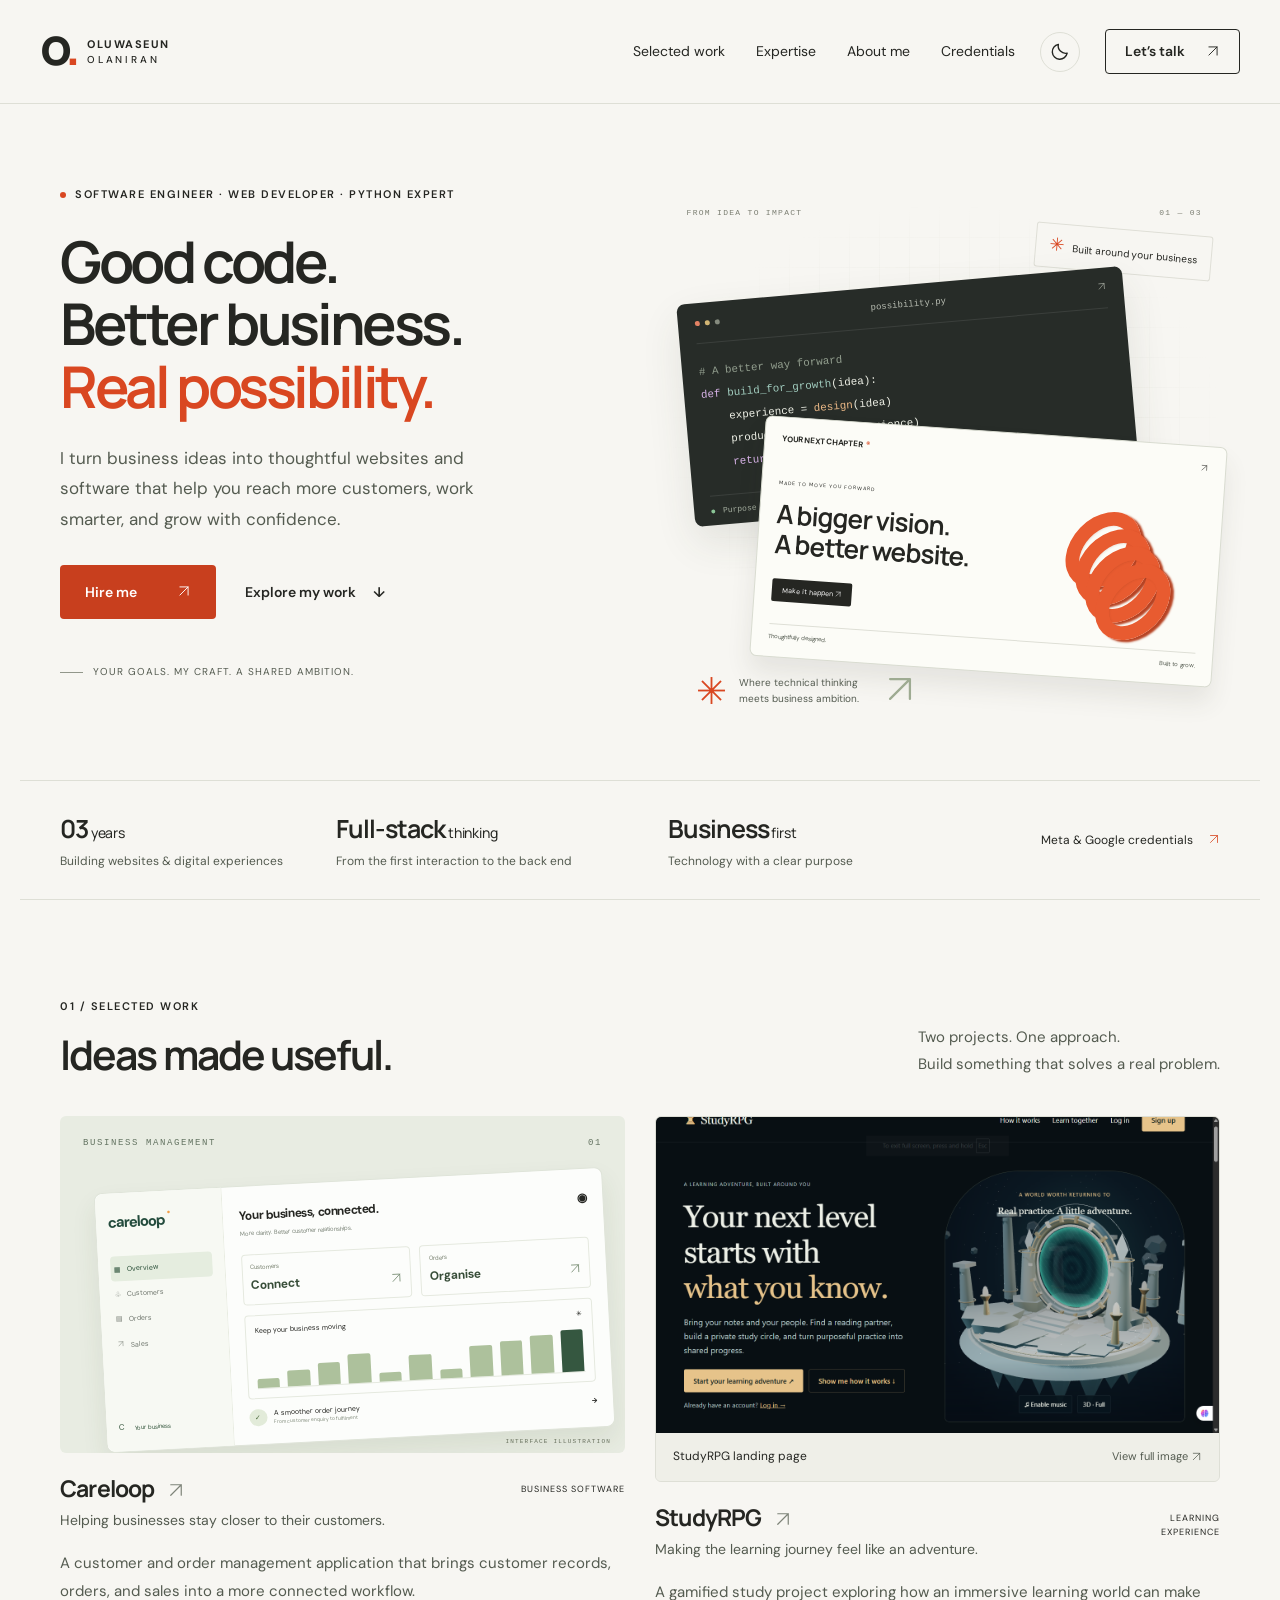
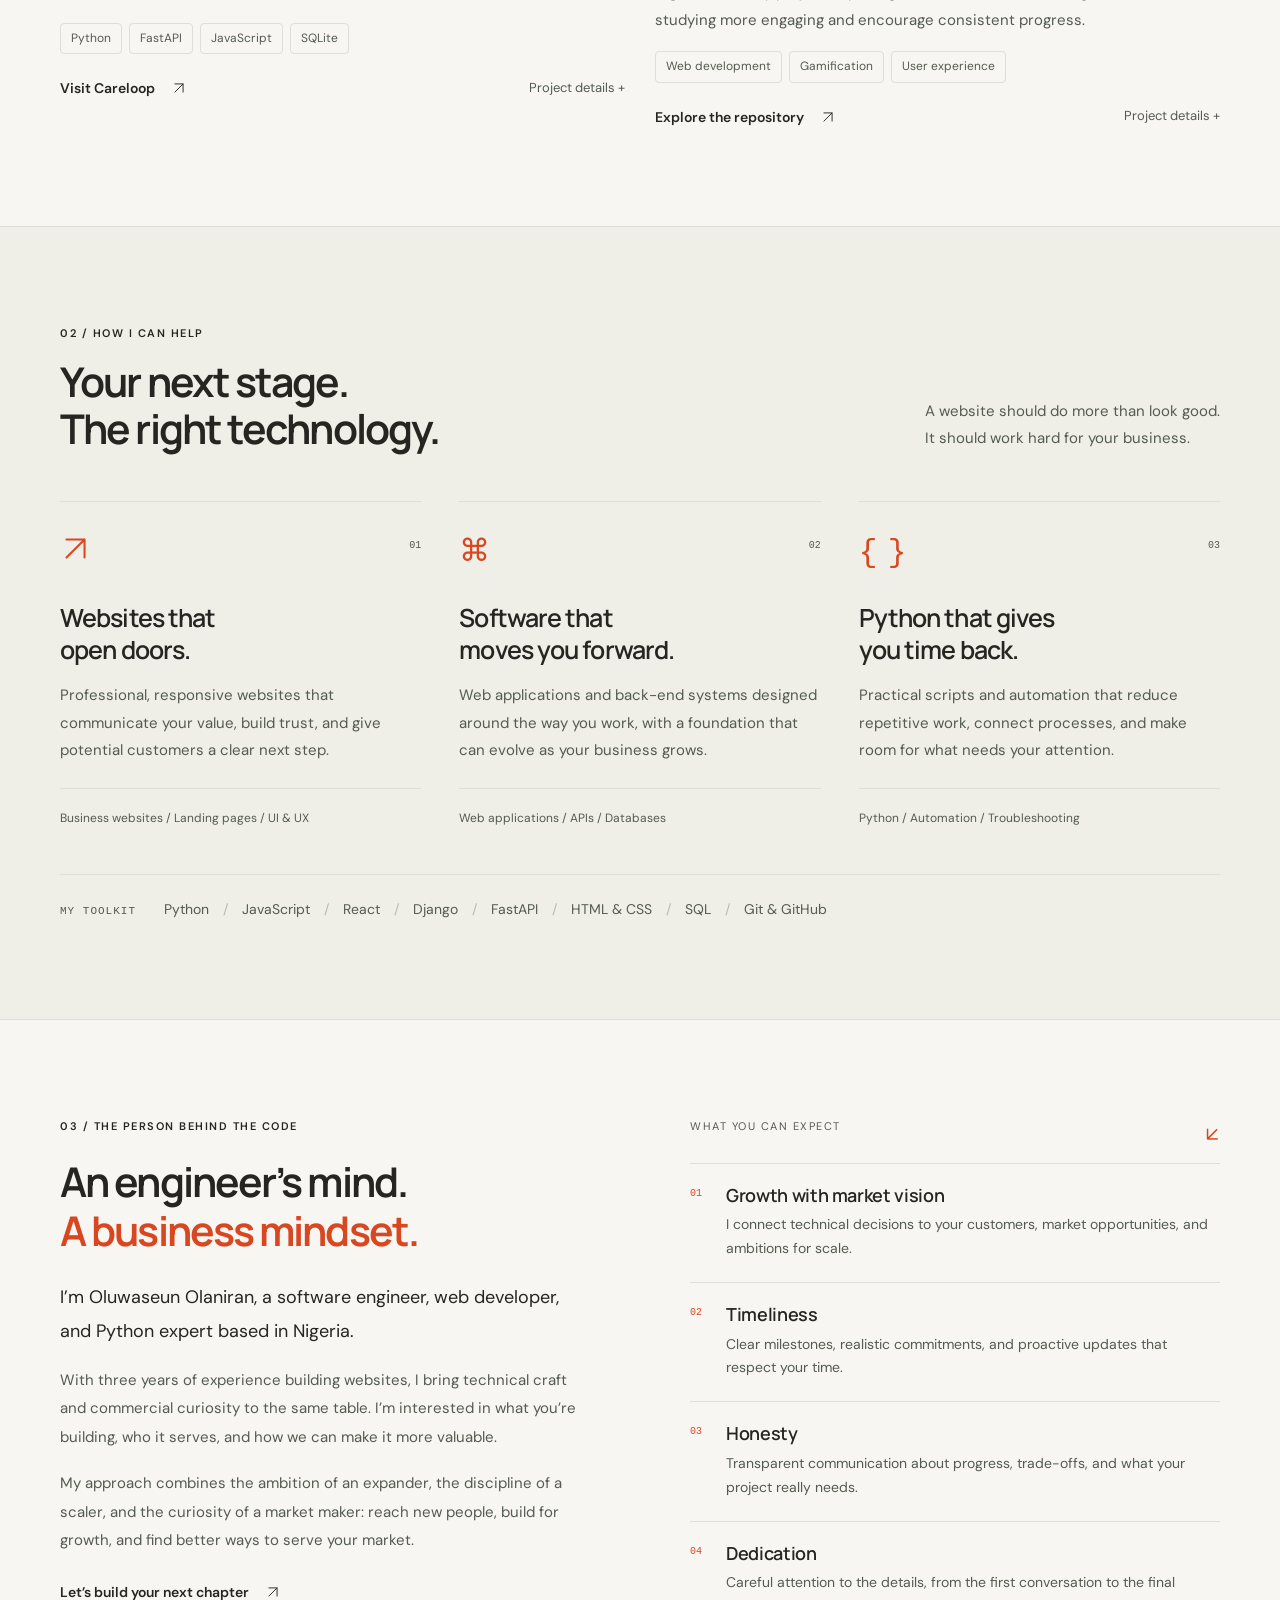
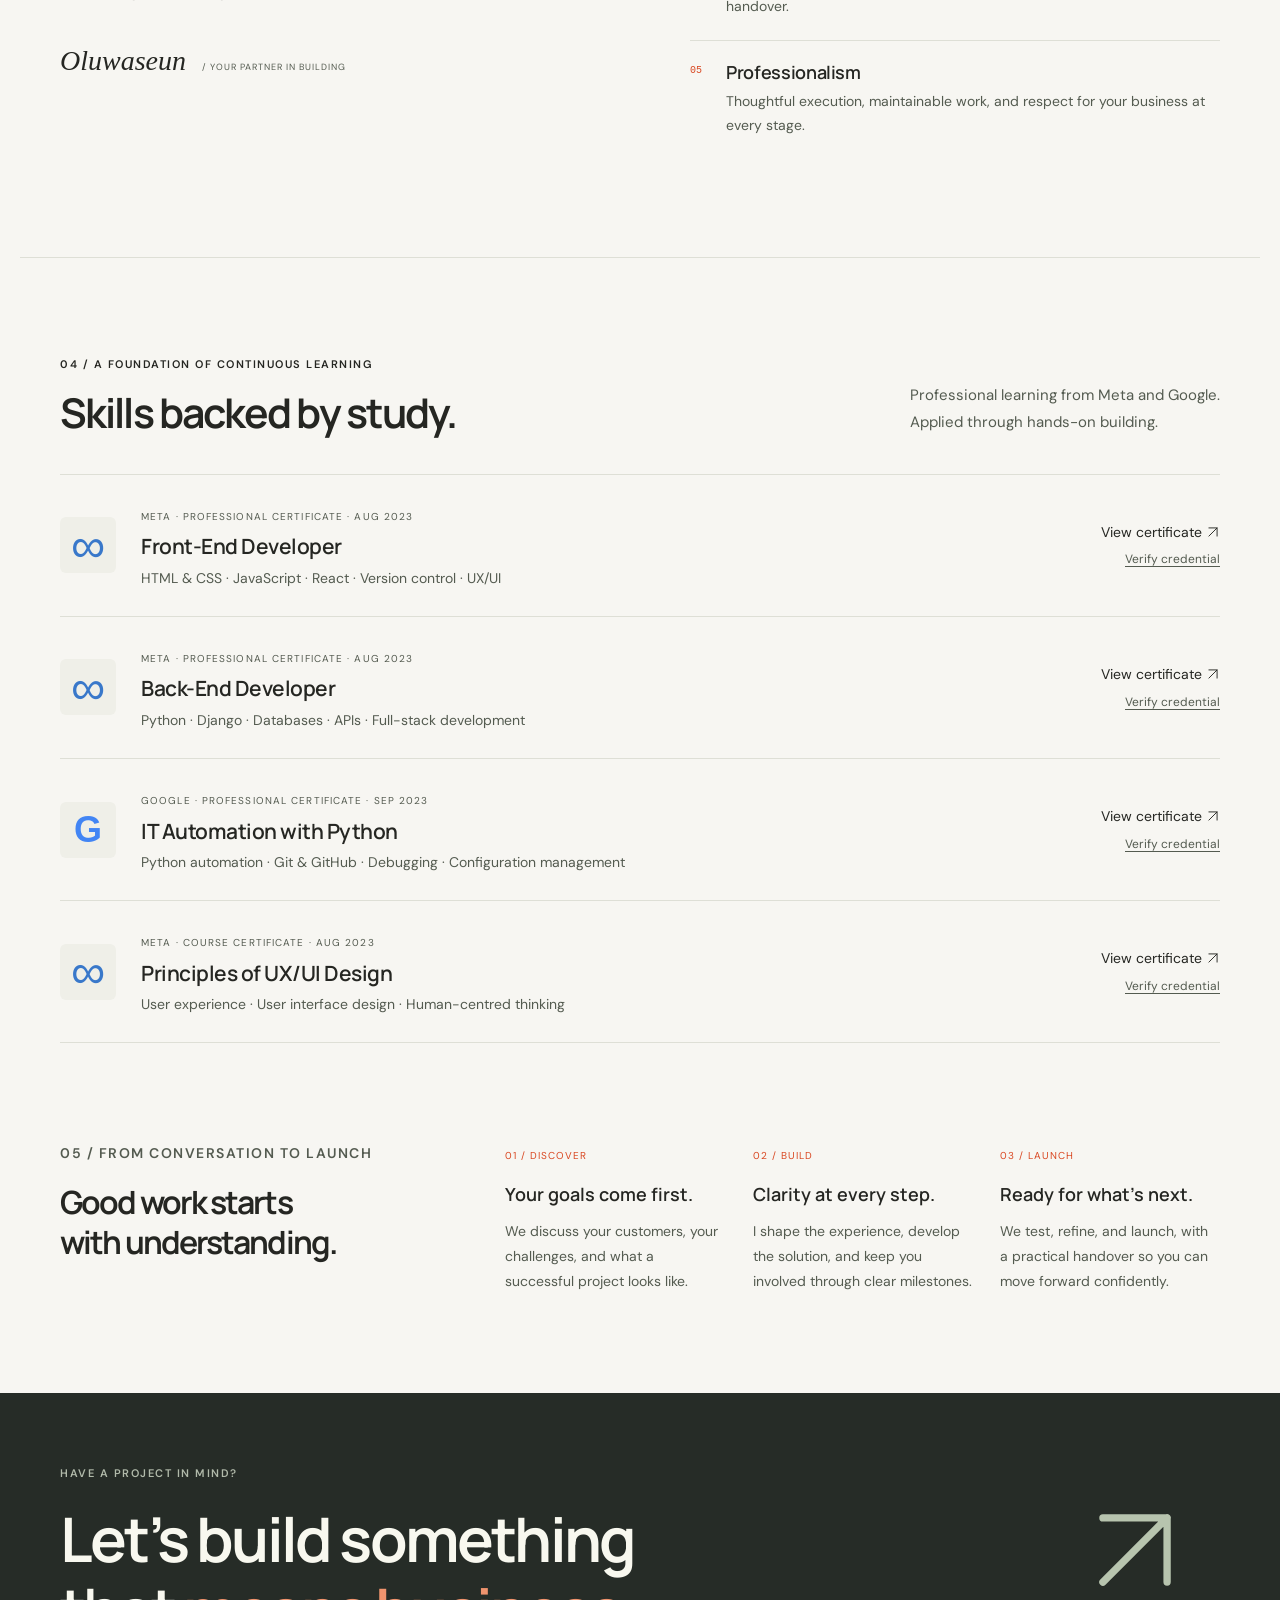
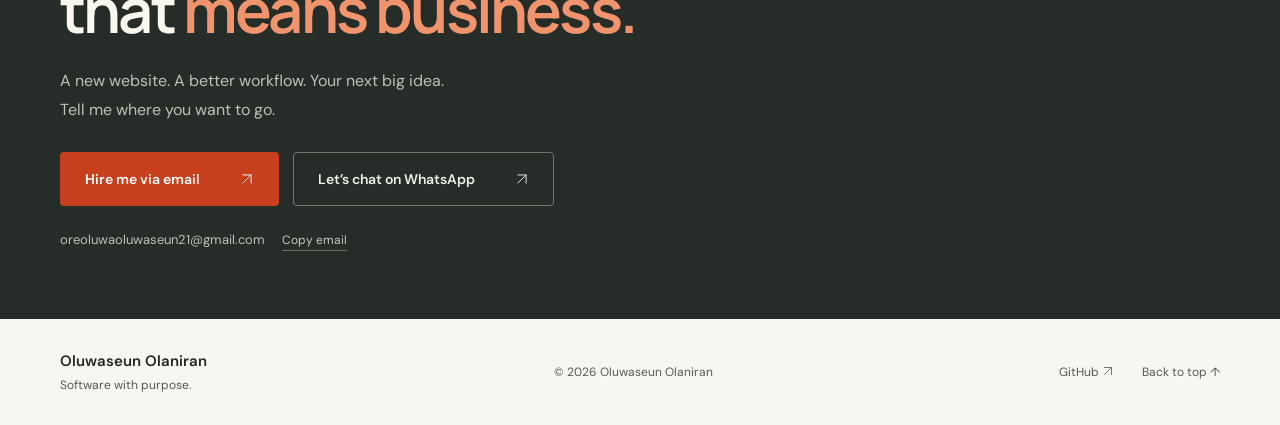
==== index.html @ f63d8ced "Add actual screenshots, theme toggle and clearer text" ====
<!doctype html>
<html lang="en">
<head>
  <meta charset="utf-8"><meta name="viewport" content="width=device-width, initial-scale=1">
  <title>Oluwaseun Olaniran — Software Engineer & Web Developer</title>
  <meta name="description" content="Oluwaseun Olaniran is a software engineer, web developer and Python expert with three years of building websites. Thoughtful digital experiences built for business growth.">
  <meta name="theme-color" content="#f7f6f2"><meta property="og:title" content="Oluwaseun Olaniran — Built for your next stage."><meta property="og:description" content="Business-focused websites, software and Python automation. Explore Careloop, StudyRPG and my work."><meta property="og:type" content="website">
  <link rel="icon" href="assets/favicon.svg" type="image/svg+xml"><script src="theme.js"></script><link rel="stylesheet" href="styles.css"><script src="script.js" defer></script>
</head>
<body>
<a class="skip" href="#main">Skip to content</a>
<header class="header"><a class="brand" href="#" aria-label="Oluwaseun home"><span class="brand-symbol">o<span>.</span></span><span>OLUWASEUN<br><small>OLANIRAN</small></span></a><nav aria-label="Main navigation" id="navigation"><a href="#work">Selected work</a><a href="#expertise">Expertise</a><a href="#about">About me</a><a href="#credentials">Credentials</a></nav><button class="theme-toggle" id="theme-toggle" type="button" aria-label="Switch to dark mode" aria-pressed="false"><svg class="theme-moon" viewBox="0 0 24 24" aria-hidden="true"><path d="M20.6 14A9 9 0 0 1 10 3.4 9 9 0 1 0 20.6 14Z"/></svg><svg class="theme-sun" viewBox="0 0 24 24" aria-hidden="true"><circle cx="12" cy="12" r="4"/><path d="M12 2v2m0 16v2M2 12h2m16 0h2M5 5l1.5 1.5m11 11L19 19M5 19l1.5-1.5m11-11L19 5"/></svg></button><a class="nav-cta" href="#contact">Let’s talk <span><svg class="arrow-icon" viewBox="0 0 24 24" aria-hidden="true"><path d="M5 19 19 5M5 5h14v14"/></svg></span></a><button class="menu-toggle" aria-label="Open navigation" aria-controls="navigation" aria-expanded="false">☰</button></header>
<main id="main">
<section class="hero wrap" aria-labelledby="hero-title"><div class="hero-copy"><div class="eyebrow"><span class="status-dot"></span> SOFTWARE ENGINEER · WEB DEVELOPER · PYTHON EXPERT</div><h1 id="hero-title">Good code.<br>Better business.<br><span>Real possibility.</span></h1><p>I turn business ideas into thoughtful websites and software that help you reach more customers, work smarter, and grow with confidence.</p><div class="hero-actions"><a class="button primary" href="mailto:oreoluwaoluwaseun21@gmail.com?subject=Let%E2%80%99s%20build%20something%20for%20my%20business">Hire me <span><svg class="arrow-icon" viewBox="0 0 24 24" aria-hidden="true"><path d="M5 19 19 5M5 5h14v14"/></svg></span></a><a class="text-link" href="#work">Explore my work <span>↓</span></a></div><div class="hero-note"><span class="small-line"></span> YOUR GOALS. MY CRAFT. A SHARED AMBITION.</div></div>
<div class="hero-visual" aria-label="Illustration of an idea becoming a digital experience"><div class="visual-grid"></div><div class="visual-caption">FROM IDEA TO IMPACT <span>01 — 03</span></div><div class="idea-tag"><span>✳︎</span> Built around your business</div><div class="code-window"><div class="window-header"><div class="dots"><i></i><i></i><i></i></div><span>possibility.py</span><span><svg class="arrow-icon" viewBox="0 0 24 24" aria-hidden="true"><path d="M5 19 19 5M5 5h14v14"/></svg></span></div><pre><span class="muted-code"># A better way forward</span>
<span class="code-purple">def</span> <span class="code-blue">build_for_growth</span>(idea):
    experience = <span class="code-orange">design</span>(idea)
    product = <span class="code-orange">develop</span>(experience)
    <span class="code-purple">return</span> product.<span class="code-blue">launch</span>()</pre><div class="code-bottom"><span><i></i> Purpose in every line</span><span>Python</span></div></div><div class="website-window"><div class="mini-nav"><b>YOUR NEXT CHAPTER<span>®</span></b><span><svg class="arrow-icon" viewBox="0 0 24 24" aria-hidden="true"><path d="M5 19 19 5M5 5h14v14"/></svg></span></div><div class="mini-content"><div><span class="mini-eyebrow">MADE TO MOVE YOU FORWARD</span><h2>A bigger vision.<br>A better website.</h2><span class="mini-button">Make it happen <svg class="arrow-icon" viewBox="0 0 24 24" aria-hidden="true"><path d="M5 19 19 5M5 5h14v14"/></svg></span></div><div class="sculpture"><div></div><div></div><div></div><div></div></div></div><div class="mini-footer"><span>Thoughtfully designed.</span><span>Built to grow.</span></div></div><div class="visual-label"><span class="spark">✳︎</span><p>Where technical thinking<br>meets business ambition.</p><span class="curved-arrow"><svg class="arrow-icon" viewBox="0 0 24 24" aria-hidden="true"><path d="M5 19 19 5M5 5h14v14"/></svg></span></div></div></section>
<div class="proof-strip wrap"><div><strong>03<span> years</span></strong><p>Building websites & digital experiences</p></div><div><strong>Full-stack<span> thinking</span></strong><p>From the first interaction to the back end</p></div><div><strong>Business<span> first</span></strong><p>Technology with a clear purpose</p></div><a href="#credentials">Meta & Google credentials <span><svg class="arrow-icon" viewBox="0 0 24 24" aria-hidden="true"><path d="M5 19 19 5M5 5h14v14"/></svg></span></a></div>
<section id="work" class="section wrap"><div class="section-top"><div><p class="eyebrow">01 / SELECTED WORK</p><h2>Ideas made useful.</h2></div><p>Two projects. One approach.<br>Build something that solves a real problem.</p></div><div class="projects">
<article class="project"><div class="project-preview careloop-preview restored-careloop"><div class="preview-top"><span>BUSINESS MANAGEMENT</span><span>01</span></div><div class="careloop-mock" aria-label="Illustrative Careloop interface"><aside><b>careloop<span>●</span></b><span class="active">▦ &nbsp; Overview</span><span>♧ &nbsp; Customers</span><span>▤ &nbsp; Orders</span><span><svg class="arrow-icon" viewBox="0 0 24 24" aria-hidden="true"><path d="M5 19 19 5M5 5h14v14"/></svg> &nbsp; Sales</span><div class="mock-avatar">C <span>Your business</span></div></aside><div class="mock-main"><div class="mock-top">Your business, connected.<span>◉</span></div><p class="mock-sub">More clarity. Better customer relationships.</p><div class="mock-stats"><div>Customers<strong>Connect<span><svg class="arrow-icon" viewBox="0 0 24 24" aria-hidden="true"><path d="M5 19 19 5M5 5h14v14"/></svg></span></strong></div><div>Orders<strong>Organise<span><svg class="arrow-icon" viewBox="0 0 24 24" aria-hidden="true"><path d="M5 19 19 5M5 5h14v14"/></svg></span></strong></div></div><div class="mock-chart"><div>Keep your business moving <span>✳</span></div><div class="bars"><i></i><i></i><i></i><i></i><i></i><i></i><i></i><i></i><i></i><i></i><i></i></div></div><div class="mock-order"><span class="order-icon">✓</span><span>A smoother order journey<small>From customer enquiry to fulfilment</small></span><b>→</b></div></div></div><span class="illustration-label">INTERFACE ILLUSTRATION</span></div><div class="project-meta"><div><h3>Careloop <span><svg class="arrow-icon" viewBox="0 0 24 24" aria-hidden="true"><path d="M5 19 19 5M5 5h14v14"/></svg></span></h3><p>Helping businesses stay closer to their customers.</p></div><span class="project-type">BUSINESS SOFTWARE</span></div><p class="project-description">A customer and order management application that brings customer records, orders, and sales into a more connected workflow.</p><div class="tags"><span>Python</span><span>FastAPI</span><span>JavaScript</span><span>SQLite</span></div><div class="project-links"><a class="text-link" href="https://www.mycareloop.com.ng" target="_blank" rel="noopener noreferrer">Visit Careloop <svg class="arrow-icon" viewBox="0 0 24 24" aria-hidden="true"><path d="M5 19 19 5M5 5h14v14"/></svg></a><button class="plain-link" data-project="careloop">Project details +</button></div></article>
<article class="project"><a class="project-preview screenshot-preview study-preview" href="assets/projects/studyrpg.png" target="_blank" rel="noopener" aria-label="View full screenshot: StudyRPG landing page"><img src="assets/projects/studyrpg.png" alt="StudyRPG landing page" width="1366" height="768" loading="lazy"><span class="screenshot-caption">StudyRPG landing page<span>View full image <svg class="arrow-icon" viewBox="0 0 24 24" aria-hidden="true"><path d="M5 19 19 5M5 5h14v14"/></svg></span></span></a><div class="project-meta"><div><h3>StudyRPG <span><svg class="arrow-icon" viewBox="0 0 24 24" aria-hidden="true"><path d="M5 19 19 5M5 5h14v14"/></svg></span></h3><p>Making the learning journey feel like an adventure.</p></div><span class="project-type">LEARNING EXPERIENCE</span></div><p class="project-description">A gamified study project exploring how an immersive learning world can make studying more engaging and encourage consistent progress.</p><div class="tags"><span>Web development</span><span>Gamification</span><span>User experience</span></div><div class="project-links"><a class="text-link" href="https://github.com/Lyzus243/Studyrpg2" target="_blank" rel="noopener noreferrer">Explore the repository <svg class="arrow-icon" viewBox="0 0 24 24" aria-hidden="true"><path d="M5 19 19 5M5 5h14v14"/></svg></a><button class="plain-link" data-project="studyrpg">Project details +</button></div></article>
</div></section>
<section id="expertise" class="expertise-section"><div class="wrap section"><div class="section-top"><div><p class="eyebrow">02 / HOW I CAN HELP</p><h2>Your next stage.<br>The right technology.</h2></div><p>A website should do more than look good.<br>It should work hard for your business.</p></div><div class="services"><article><span class="service-icon"><svg class="arrow-icon" viewBox="0 0 24 24" aria-hidden="true"><path d="M5 19 19 5M5 5h14v14"/></svg></span><span class="service-number">01</span><h3>Websites that<br>open doors.</h3><p>Professional, responsive websites that communicate your value, build trust, and give potential customers a clear next step.</p><div class="service-tags">Business websites / Landing pages / UI & UX</div></article><article><span class="service-icon">⌘</span><span class="service-number">02</span><h3>Software that<br>moves you forward.</h3><p>Web applications and back-end systems designed around the way you work, with a foundation that can evolve as your business grows.</p><div class="service-tags">Web applications / APIs / Databases</div></article><article><span class="service-icon">{ }</span><span class="service-number">03</span><h3>Python that gives<br>you time back.</h3><p>Practical scripts and automation that reduce repetitive work, connect processes, and make room for what needs your attention.</p><div class="service-tags">Python / Automation / Troubleshooting</div></article></div><div class="stack"><span>MY TOOLKIT</span><p>Python <i>/</i> JavaScript <i>/</i> React <i>/</i> Django <i>/</i> FastAPI <i>/</i> HTML & CSS <i>/</i> SQL <i>/</i> Git & GitHub</p></div></div></section>
<section id="about" class="section wrap about"><div class="about-intro"><p class="eyebrow">03 / THE PERSON BEHIND THE CODE</p><h2>An engineer’s mind.<br><span>A business mindset.</span></h2><p class="about-lead">I’m Oluwaseun Olaniran, a software engineer, web developer, and Python expert based in Nigeria.</p><p>With three years of experience building websites, I bring technical craft and commercial curiosity to the same table. I’m interested in what you’re building, who it serves, and how we can make it more valuable.</p><p>My approach combines the ambition of an expander, the discipline of a scaler, and the curiosity of a market maker: reach new people, build for growth, and find better ways to serve your market.</p><a class="text-link" href="#contact">Let’s build your next chapter <svg class="arrow-icon" viewBox="0 0 24 24" aria-hidden="true"><path d="M5 19 19 5M5 5h14v14"/></svg></a><div class="signature">Oluwaseun<span> / YOUR PARTNER IN BUILDING</span></div></div><div class="values"><div class="values-title">WHAT YOU CAN EXPECT <span>↙</span></div><article><span>01</span><div><h3>Growth with market vision</h3><p>I connect technical decisions to your customers, market opportunities, and ambitions for scale.</p></div></article><article><span>02</span><div><h3>Timeliness</h3><p>Clear milestones, realistic commitments, and proactive updates that respect your time.</p></div></article><article><span>03</span><div><h3>Honesty</h3><p>Transparent communication about progress, trade-offs, and what your project really needs.</p></div></article><article><span>04</span><div><h3>Dedication</h3><p>Careful attention to the details, from the first conversation to the final handover.</p></div></article><article><span>05</span><div><h3>Professionalism</h3><p>Thoughtful execution, maintainable work, and respect for your business at every stage.</p></div></article></div></section>
<section id="credentials" class="section credentials wrap"><div class="section-top"><div><p class="eyebrow">04 / A FOUNDATION OF CONTINUOUS LEARNING</p><h2>Skills backed by study.</h2></div><p>Professional learning from Meta and Google.<br>Applied through hands-on building.</p></div><div class="credential-list">
<article><div class="issuer meta">∞</div><div class="credential-info"><span>META · PROFESSIONAL CERTIFICATE · AUG 2023</span><h3>Front-End Developer</h3><p>HTML & CSS · JavaScript · React · Version control · UX/UI</p></div><div class="credential-actions"><a href="assets/certificates/meta-front-end.pdf" target="_blank" rel="noopener">View certificate <svg class="arrow-icon" viewBox="0 0 24 24" aria-hidden="true"><path d="M5 19 19 5M5 5h14v14"/></svg></a><a href="https://coursera.org/verify/professional-cert/6UT4HTEF4RXG" target="_blank" rel="noopener">Verify credential</a></div></article>
<article><div class="issuer meta">∞</div><div class="credential-info"><span>META · PROFESSIONAL CERTIFICATE · AUG 2023</span><h3>Back-End Developer</h3><p>Python · Django · Databases · APIs · Full-stack development</p></div><div class="credential-actions"><a href="assets/certificates/meta-back-end.pdf" target="_blank" rel="noopener">View certificate <svg class="arrow-icon" viewBox="0 0 24 24" aria-hidden="true"><path d="M5 19 19 5M5 5h14v14"/></svg></a><a href="https://coursera.org/verify/professional-cert/XMKRB5Y4R995" target="_blank" rel="noopener">Verify credential</a></div></article>
<article><div class="issuer google">G</div><div class="credential-info"><span>GOOGLE · PROFESSIONAL CERTIFICATE · SEP 2023</span><h3>IT Automation with Python</h3><p>Python automation · Git & GitHub · Debugging · Configuration management</p></div><div class="credential-actions"><a href="assets/certificates/google-python.pdf" target="_blank" rel="noopener">View certificate <svg class="arrow-icon" viewBox="0 0 24 24" aria-hidden="true"><path d="M5 19 19 5M5 5h14v14"/></svg></a><a href="https://coursera.org/verify/professional-cert/RK2ARUVJA6CV" target="_blank" rel="noopener">Verify credential</a></div></article>
<article><div class="issuer meta">∞</div><div class="credential-info"><span>META · COURSE CERTIFICATE · AUG 2023</span><h3>Principles of UX/UI Design</h3><p>User experience · User interface design · Human-centred thinking</p></div><div class="credential-actions"><a href="assets/certificates/meta-ux-ui.pdf" target="_blank" rel="noopener">View certificate <svg class="arrow-icon" viewBox="0 0 24 24" aria-hidden="true"><path d="M5 19 19 5M5 5h14v14"/></svg></a><a href="https://coursera.org/verify/ZCCSWJSNU2BD" target="_blank" rel="noopener">Verify credential</a></div></article>
</div></section>
<section class="process wrap section"><div><p class="eyebrow">05 / FROM CONVERSATION TO LAUNCH</p><h2>Good work starts<br>with understanding.</h2></div><ol><li><span>01 / DISCOVER</span><h3>Your goals come first.</h3><p>We discuss your customers, your challenges, and what a successful project looks like.</p></li><li><span>02 / BUILD</span><h3>Clarity at every step.</h3><p>I shape the experience, develop the solution, and keep you involved through clear milestones.</p></li><li><span>03 / LAUNCH</span><h3>Ready for what’s next.</h3><p>We test, refine, and launch, with a practical handover so you can move forward confidently.</p></li></ol></section>
<section id="contact" class="contact"><div class="wrap contact-inner"><div><p class="eyebrow">HAVE A PROJECT IN MIND?</p><h2>Let’s build something<br>that <em>means business.</em><span><svg class="arrow-icon" viewBox="0 0 24 24" aria-hidden="true"><path d="M5 19 19 5M5 5h14v14"/></svg></span></h2><p>A new website. A better workflow. Your next big idea.<br>Tell me where you want to go.</p><div class="contact-actions"><a class="button primary" href="mailto:oreoluwaoluwaseun21@gmail.com?subject=Project%20enquiry%20%E2%80%94%20Let%E2%80%99s%20work%20together&body=Hi%20Oluwaseun%2C%0A%0AI%27d%20like%20to%20discuss%20a%20project.%0A%0ABusiness%20name%3A%0AWhat%20I%20need%3A%0AIdeal%20timeline%3A%0A%0AThank%20you!">Hire me via email <span><svg class="arrow-icon" viewBox="0 0 24 24" aria-hidden="true"><path d="M5 19 19 5M5 5h14v14"/></svg></span></a><a class="button whatsapp" href="https://wa.me/2348165818094?text=Hi%20Oluwaseun%2C%20I%20saw%20your%20portfolio%20and%20would%20like%20to%20discuss%20a%20project%20for%20my%20business." target="_blank" rel="noopener noreferrer">Let’s chat on WhatsApp <span><svg class="arrow-icon" viewBox="0 0 24 24" aria-hidden="true"><path d="M5 19 19 5M5 5h14v14"/></svg></span></a></div><div class="email-row"><a href="mailto:oreoluwaoluwaseun21@gmail.com">oreoluwaoluwaseun21@gmail.com</a><button id="copy-email" aria-label="Copy email address">Copy email</button><span id="copy-status" role="status"></span></div></div></div></section>
</main><footer class="footer wrap"><a class="footer-brand" href="#">Oluwaseun Olaniran<span>Software with purpose.</span></a><span>© <span id="year">2026</span> Oluwaseun Olaniran</span><div><a href="https://github.com/Lyzus243" target="_blank" rel="noopener noreferrer">GitHub <svg class="arrow-icon" viewBox="0 0 24 24" aria-hidden="true"><path d="M5 19 19 5M5 5h14v14"/></svg></a><a href="#">Back to top ↑</a></div></footer>
<dialog id="project-dialog" aria-labelledby="dialog-title"><button class="dialog-close" aria-label="Close project details">×</button><p class="eyebrow" id="dialog-eyebrow"></p><h2 id="dialog-title"></h2><div id="dialog-body"></div><a class="button primary" id="dialog-link" target="_blank" rel="noopener noreferrer"></a></dialog>
</body></html>
---- styles.css ----
@import url('https://fonts.googleapis.com/css2?family=DM+Sans:wght@400;450;500;550;600;650;700&family=Manrope:wght@400;500;600;650;700;750;800&display=swap');
:root{--bg:#f7f6f2;--ink:#252622;--muted:#6b6d64;--line:#dedfd6;--accent:#d94721;--display:'Manrope',Arial,sans-serif;--body:'DM Sans',Arial,sans-serif}*{box-sizing:border-box}html{scroll-behavior:smooth;scroll-padding-top:95px}body{margin:0;background:var(--bg);color:var(--ink);font-family:var(--body);font-size:15px;line-height:1.6}a{color:inherit;text-decoration:none}button{font:inherit;cursor:pointer}a,button{-webkit-tap-highlight-color:transparent}a:focus-visible,button:focus-visible{outline:3px solid var(--accent);outline-offset:5px}button{color:inherit}::selection{background:#ffc7ae}h1,h2,h3,h4,p{margin:0}h1,h2,h3,h4{font-family:var(--display);line-height:1.15}h2{font-size:clamp(32px,3.2vw,46px);font-weight:650;letter-spacing:-1.9px}.wrap{max-width:1240px;margin:auto;padding-left:40px;padding-right:40px}.header{height:104px;max-width:1320px;margin:auto;padding:0 40px;display:flex;align-items:center;gap:40px;border-bottom:1px solid var(--line)}.brand{display:flex;align-items:center;gap:12px;line-height:1.3;font-weight:700;font-size:11px;letter-spacing:1.5px}.brand small{font-size:10px;font-weight:500;letter-spacing:2.8px}.brand-symbol{font-family:var(--display);font-size:52px;letter-spacing:-6px;line-height:1;margin-top:-11px}.brand-symbol span{color:var(--accent)}nav{display:flex;gap:31px;margin-left:auto;font-size:13px}nav a:hover,.text-link:hover,.plain-link:hover{color:var(--accent)}.nav-cta{font-size:13px;font-weight:600;border:1px solid var(--ink);padding:10px 19px;border-radius:4px}.nav-cta span{margin-left:18px}.menu-toggle{display:none}.hero{display:grid;grid-template-columns:1.06fr 1fr;gap:24px;padding-top:82px;padding-bottom:75px;align-items:center}.eyebrow{font-size:10px;font-weight:600;letter-spacing:1.8px;display:flex;align-items:center;gap:9px}.status-dot{width:6px;height:6px;border-radius:50%;background:var(--accent);flex-shrink:0}h1{font-size:clamp(47px,4.5vw,64px);font-weight:650;line-height:1.09;letter-spacing:-3.4px;margin:26px 0 25px}h1>span{color:var(--accent)}.hero-copy>p{font-size:16px;max-width:460px;color:var(--muted);line-height:1.8}.hero-actions{display:flex;gap:29px;align-items:center;margin-top:30px}.button{display:inline-flex;align-items:center;justify-content:center;gap:40px;font-size:13px;font-weight:600;padding:15px 24px;border:1px solid transparent;border-radius:4px;transition:background .2s,transform .2s}.button:hover{transform:translateY(-2px)}.primary{background:var(--accent);color:white}.primary:hover{background:#ba3919}.text-link{font-size:13px;font-weight:600;display:inline-flex;gap:17px;align-items:center}.hero-note{margin-top:45px;display:flex;align-items:center;gap:10px;font-size:8px;letter-spacing:1.5px;color:var(--muted)}.small-line{width:23px;height:1px;background:#92978b}.hero-visual{height:452px;position:relative;isolation:isolate}.visual-grid{position:absolute;inset:0;background-image:linear-gradient(#d9dace55 1px,transparent 1px),linear-gradient(90deg,#d9dace55 1px,transparent 1px);background-size:30px 30px;mask-image:radial-gradient(ellipse,black 20%,transparent 72%);z-index:-1}.visual-caption{font-family:monospace;font-size:8px;letter-spacing:1.3px;display:flex;justify-content:space-between;color:#7b7e72;padding:0 18px}.idea-tag{position:absolute;right:8px;top:39px;border:1px solid #dfdfd7;background:var(--bg);padding:7px 13px;font-size:10px;transform:rotate(5deg);border-radius:3px}.idea-tag>span{color:var(--accent);font-size:18px;margin-right:5px}.code-window{position:absolute;top:78px;left:3%;width:81%;background:#272c28;transform:rotate(-5deg);border-radius:8px;box-shadow:0 17px 40px #343e321b;color:#eef0e6;padding:0 17px}.window-header{display:flex;align-items:center;justify-content:space-between;font-family:monospace;font-size:9px;border-bottom:1px solid #ffffff17;padding:13px 0;color:#b7bcb1}.dots{display:flex;gap:5px}.dots i{width:5px;height:5px;border-radius:50%;background:#858b7e}.dots i:first-child{background:#e38264}.dots i:nth-child(2){background:#d3b674}pre{font-size:clamp(8px,.85vw,12px);line-height:2.1;margin:17px 0 20px}.muted-code{color:#929e8e}.code-purple{color:#d9b4e9}.code-blue{color:#a1ccbe}.code-orange{color:#ecb987}.code-bottom{display:flex;justify-content:space-between;font:8px monospace;padding:10px 0;border-top:1px solid #ffffff17;color:#a3ad9e}.code-bottom i{display:inline-block;width:4px;height:4px;background:#8ac596;border-radius:50%;margin-right:3px}.website-window{position:absolute;top:224px;right:0;width:84%;border:1px solid #d9dcd1;background:#fcfcf7;transform:rotate(4deg);border-radius:7px;box-shadow:0 16px 24px #3c453018;padding:15px 17px}.mini-nav{display:flex;justify-content:space-between;font-size:8px}.mini-nav b{letter-spacing:-.2px}.mini-nav b span{color:var(--accent);margin-left:3px}.mini-content{display:flex;align-items:center;position:relative;padding:21px 0 23px}.mini-eyebrow{font-size:5px;letter-spacing:1px}.mini-content h2{font-size:26px;letter-spacing:-1px;margin:8px 0 15px}.mini-button{background:var(--ink);color:#fff;font-size:7px;padding:7px 10px;border-radius:2px}.mini-footer{display:flex;justify-content:space-between;font-size:6px;border-top:1px solid var(--line);padding-top:8px;color:var(--muted)}.sculpture{width:32%;height:116px;position:absolute;right:0;bottom:20px;transform:rotate(-16deg)}.sculpture div{position:absolute;width:86px;height:64px;border:14px solid #e85b30;border-radius:50%;transform:rotate(-34deg);box-shadow:inset 0 1px 2px #742e1922,1px 4px 2px #b74323}.sculpture div:nth-child(2){top:19px;left:6px}.sculpture div:nth-child(3){top:38px;left:12px}.sculpture div:nth-child(4){top:57px;left:18px}.visual-label{position:absolute;bottom:-36px;left:5%;display:flex;gap:12px;align-items:center;font-size:10px;color:var(--muted)}.spark{font-size:37px;color:var(--accent)}.curved-arrow{font-size:34px;margin-left:12px;color:#9eab92}.proof-strip{display:grid;grid-template-columns:1fr 1.2fr 1fr 1fr;align-items:center;padding-top:28px;padding-bottom:28px;border-top:1px solid var(--line);border-bottom:1px solid var(--line)}.proof-strip strong{font-family:var(--display);font-size:25px;letter-spacing:-1px;font-weight:650}.proof-strip strong span{font-size:14px;letter-spacing:-.2px;font-weight:450}.proof-strip p{font-size:10px;color:var(--muted);margin-top:3px}.proof-strip>a{font-size:11px;justify-self:end}.proof-strip>a span{margin-left:12px;color:var(--accent)}.section{padding-top:98px;padding-bottom:98px}.section-top{display:flex;align-items:flex-end;justify-content:space-between;margin-bottom:38px;gap:30px}.section-top h2{margin-top:15px}.section-top>p{color:var(--muted);font-size:13px;line-height:1.8}.projects{display:grid;grid-template-columns:1fr 1fr;gap:30px}.project-preview{height:337px;border-radius:6px;position:relative;overflow:hidden;padding:22px 23px}.careloop-preview{background:#e8ece2}.study-preview{background:#e9e5ef}.preview-top{display:flex;justify-content:space-between;font:9px monospace;letter-spacing:1.6px;color:#637361}.study-preview .preview-top{color:#776a90}.careloop-mock{display:flex;background:#fcfdfb;position:absolute;top:64px;left:7%;width:90%;height:260px;border:1px solid #dfe4d9;border-radius:8px;transform:rotate(-3deg);box-shadow:0 13px 26px #34492417;font-size:8px}.careloop-mock aside{width:25%;padding:17px 12px;background:#f7f9f3;border-right:1px solid #e8ece1;border-radius:8px 0 0 8px;position:relative}.careloop-mock aside>b{display:block;font-size:15px;letter-spacing:-1px;margin-bottom:22px;color:#244c3d}.careloop-mock aside>b>span{font-size:6px;color:#f3a14b;vertical-align:top;margin-left:2px}.careloop-mock aside>span{display:block;padding:7px 3px;color:#70776e;font-size:7px}.careloop-mock aside>span.active{background:#e5eddf;border-radius:4px;color:#274c35}.mock-avatar{position:absolute;bottom:17px;font-size:8px;color:#37583f}.mock-avatar span{font-size:6px;margin-left:8px}.mock-main{padding:20px 16px;width:75%}.mock-top{font-size:12px;letter-spacing:-.4px;font-weight:700;display:flex;justify-content:space-between}.mock-sub{font-size:6px;color:#7b8478;margin-top:4px}.mock-stats{display:flex;gap:9px;margin:15px 0 10px}.mock-stats>div{width:50%;border:1px solid #e5e9df;border-radius:4px;padding:8px;font-size:6px;color:#78816f}.mock-stats strong{display:flex;justify-content:space-between;font-size:12px;color:#374d38;margin-top:4px}.mock-stats strong span{color:#71876d}.mock-chart{border:1px solid #e5e9df;border-radius:4px;padding:9px}.mock-chart>div:first-child{font-size:7px;display:flex;justify-content:space-between}.bars{display:flex;align-items:flex-end;gap:8px;height:53px;border-bottom:1px solid #e5e9df;padding-top:10px}.bars i{width:7%;background:#adc19c;border-radius:2px 2px 0 0;height:22%}.bars i:nth-child(2n){height:38%}.bars i:nth-child(3n){height:53%}.bars i:nth-child(4n){height:68%}.bars i:nth-child(6n){height:58%}.bars i:nth-child(8){height:74%}.bars i:nth-child(9){height:80%}.bars i:nth-child(10){height:91%}.bars i:nth-child(11){height:100%;background:#355740}.mock-order{display:flex;align-items:center;gap:7px;font-size:7px;margin-top:9px}.mock-order small{display:block;font-size:5px;color:#828c7c}.order-icon{border-radius:50%;background:#e2ebd9;color:#4d6c3e;padding:3px 6px}.mock-order b{margin-left:auto}.illustration-label{position:absolute;bottom:8px;right:14px;font:6px monospace;letter-spacing:1.2px;color:#67705d}.study-mock{position:absolute;top:66px;left:6%;width:89%;height:250px;transform:rotate(3deg);border-radius:8px;background:#232037;color:#faf8ff;box-shadow:0 13px 26px #3a25492b;padding:16px 20px;overflow:hidden}.study-nav{display:flex;align-items:center;gap:12px;font-size:6px}.study-nav b{font-size:13px}.study-nav b span{color:#c7b5ff}.study-nav>span:nth-child(2){font-size:4px;letter-spacing:.7px;color:#b1a9c4}.study-nav .level{margin-left:auto;border:1px solid #57506b;padding:3px 7px;font-size:5px;border-radius:3px}.study-inner{position:relative;padding:25px 0 22px}.quest-tag{font-size:5px;color:#bab0d2;letter-spacing:1px}.study-inner h4{font-size:29px;line-height:1.12;letter-spacing:-1px;margin:7px 0}.study-inner p{font-size:7px;color:#bbb4ce}.quest-button{display:inline-block;margin-top:12px;font-size:6px;background:#d5c6fc;color:#292135;padding:7px 9px;border-radius:3px}.study-bottom{display:flex;gap:22px;font-size:6px;color:#b9b0cc;border-top:1px solid #524963;padding-top:9px}.island{position:absolute;width:145px;height:160px;right:-7px;top:16px}.island-base{position:absolute;background:linear-gradient(125deg,#9b8ac2,#47405f);width:100px;height:90px;bottom:8px;left:24px;clip-path:polygon(50% 0,100% 27%,84% 70%,51% 100%,14% 74%,0 28%)}.tower{position:absolute;background:linear-gradient(90deg,#b9a3e1 50%,#7a62a3 50%);width:25px;height:53px;top:49px;left:61px;clip-path:polygon(50% 0,100% 16%,100% 85%,50% 100%,0 85%,0 16%)}.t1{top:37px;height:62px}.t2{left:33px;top:65px;height:46px}.t3{left:87px;top:65px;height:46px}.orb{position:absolute;top:5px;left:69px;font-size:26px;color:#efcd95;text-shadow:0 0 24px #f5cc9f88}.orbit{position:absolute;width:150px;height:52px;border:1px solid #ae97d750;border-radius:50%;top:74px;transform:rotate(-22deg)}.project-meta{display:flex;justify-content:space-between;align-items:flex-start;gap:10px;margin-top:22px}.project-meta h3{font-size:23px;letter-spacing:-.8px}.project-meta h3 span{font-size:18px;margin-left:8px;color:#7e8479}.project-meta p{font-size:11px;color:var(--muted);margin-top:8px}.project-type{font-size:7px;letter-spacing:1px;padding-top:7px;white-space:nowrap}.project-description{font-size:13px;color:var(--muted);margin:17px 0;line-height:1.8}.tags{display:flex;gap:7px;flex-wrap:wrap}.tags span{padding:4px 9px;border:1px solid var(--line);border-radius:4px;font-size:9px;color:#5e6458}.project-links{display:flex;align-items:center;justify-content:space-between;margin-top:23px}.plain-link{border:0;background:none;padding:0;font-size:11px;color:var(--muted)}.expertise-section{background:#efefe8;border-top:1px solid #e5e5dc;border-bottom:1px solid #e5e5dc}.services{display:grid;grid-template-columns:repeat(3,1fr);gap:38px;margin-top:49px}.services article{position:relative;border-top:1px solid #cdd0c2;padding-top:26px}.service-icon{font-family:monospace;font-size:31px;letter-spacing:-4px;color:var(--accent)}.service-number{float:right;font:10px monospace;color:#8a907f;margin-top:12px}.services h3{font-size:25px;font-weight:600;letter-spacing:-.9px;margin:25px 0 17px;line-height:1.25}.services p{font-size:13px;color:var(--muted);line-height:1.85;min-height:96px}.service-tags{font-size:9px;color:#585f51;border-top:1px solid #d6d9cd;padding-top:20px;margin-top:23px}.stack{margin-top:46px;border-top:1px solid #d6d9cd;display:flex;gap:28px;align-items:baseline;padding-top:23px}.stack>span{font:9px monospace;white-space:nowrap;color:#7b8272;letter-spacing:1px}.stack p{font-size:12px;color:#555f4b}.stack i{font-style:normal;color:#b7bcae;margin:0 10px}.about{display:grid;grid-template-columns:1fr 1fr;gap:100px}.about h2{margin:22px 0 24px;line-height:1.2}.about h2 span{color:var(--accent)}.about-intro>p:not(.eyebrow){font-size:13px;color:var(--muted);margin-bottom:18px;line-height:1.9}.about-intro>.about-lead{font-size:16px!important;color:var(--ink)!important}.about .text-link{margin-top:8px}.signature{font-family:Georgia,serif;font-style:italic;font-size:28px;margin-top:34px}.signature span{font-family:var(--body);font-style:normal;font-size:7px;letter-spacing:1px;color:var(--muted);margin-left:13px}.values-title{font-size:9px;letter-spacing:1.5px;display:flex;justify-content:space-between;margin-bottom:13px;color:var(--muted)}.values-title>span{font-size:20px;color:var(--accent)}.values article{display:flex;gap:24px;padding:21px 0;border-top:1px solid var(--line)}.values article>span{font:10px monospace;color:var(--accent);padding-top:3px}.values h3{font-size:16px;font-weight:600;letter-spacing:-.35px}.values p{font-size:12px;color:var(--muted);line-height:1.7;margin-top:8px}.credentials{border-top:1px solid var(--line)}.credential-list article{display:flex;align-items:center;gap:25px;padding:27px 0;border-top:1px solid var(--line)}.credential-list article:last-child{border-bottom:1px solid var(--line)}.issuer{display:flex;justify-content:center;align-items:center;flex-shrink:0;width:56px;height:56px;background:#eeefea;border-radius:6px;font:36px Arial;color:#3978ca}.issuer.meta{font-size:48px}.google{font-weight:bold;color:#4285f4}.credential-info>span{font-size:8px;letter-spacing:1.1px;color:var(--muted)}.credential-info h3{font-size:19px;font-weight:600;letter-spacing:-.5px;margin:7px 0 8px}.credential-info p{font-size:11px;color:var(--muted)}.credential-actions{margin-left:auto;text-align:right;flex-shrink:0}.credential-actions a{display:block;font-size:12px}.credential-actions a+a{font-size:9px;color:var(--muted);margin-top:7px;text-decoration:underline;text-underline-offset:3px}.credential-actions a:hover{color:var(--accent)}.process{padding-top:0;display:grid;grid-template-columns:.85fr 1.6fr;gap:65px}.process h2{font-size:32px;line-height:1.25;margin-top:16px}.process ol{display:grid;grid-template-columns:repeat(3,1fr);gap:28px;list-style:none;margin:0;padding:0}.process li>span{font-size:8px;letter-spacing:1px;color:var(--accent)}.process h3{font-size:16px;line-height:1.4;margin:15px 0 12px;font-weight:600}.process p{font-size:12px;color:var(--muted);line-height:1.8}.contact{background:#262c27;color:#f8f8ef}.contact-inner{padding-top:72px;padding-bottom:68px;position:relative}.contact .eyebrow{color:#b1baaa}.contact h2{font-size:clamp(36px,4.8vw,65px);line-height:1.15;letter-spacing:-2.8px;margin:22px 0}.contact h2 em{font-style:normal;color:#f0946e}.contact h2>span{position:absolute;right:70px;top:94px;font-size:110px;font-weight:400;color:#b7c4ae}.contact p:not(.eyebrow){font-size:14px;line-height:1.8;color:#bbc3b5}.contact-actions{display:flex;gap:14px;margin-top:27px}.whatsapp{color:#edf2e8;border-color:#707b69}.whatsapp:hover{background:#3d473b}.email-row{display:flex;gap:17px;flex-wrap:wrap;align-items:center;margin-top:24px;font-size:11px;color:#bbc3b5}.email-row button{font-size:9px;background:none;color:#c5cebE;border:0;border-bottom:1px solid #65735d;padding:0}.email-row a{overflow-wrap:anywhere}.footer{padding-top:30px;padding-bottom:30px;display:flex;justify-content:space-between;align-items:center;font-size:10px;color:var(--muted);gap:20px}.footer-brand{font-size:13px;font-weight:600;color:var(--ink)}.footer-brand span{display:block;font-size:9px;font-weight:400;color:var(--muted);margin-top:3px}.footer>div{display:flex;gap:28px}.skip{position:fixed;top:-100px;left:10px;background:var(--ink);color:white;z-index:100;padding:12px}.skip:focus{top:10px}dialog{border:1px solid var(--line);border-radius:10px;max-width:620px;width:calc(100% - 32px);max-height:85vh;overscroll-behavior:contain;background:var(--bg);color:var(--ink);padding:42px}dialog::backdrop{background:#1c241bd6;backdrop-filter:blur(5px)}.dialog-close{position:absolute;right:16px;top:10px;border:0;background:none;font-size:28px}.dialog-close:hover{color:var(--accent)}dialog h2{margin:20px 0;font-size:38px}dialog h3{font-size:16px;margin:24px 0 9px}dialog p:not(.eyebrow){font-size:14px;color:var(--muted);line-height:1.8}dialog .button{margin-top:26px}body:has(dialog[open]){overflow:hidden}
@media(min-width:1500px){.hero{padding-top:95px;padding-bottom:95px}.hero-visual{height:470px}.visual-label{bottom:-18px}}
@media(max-width:1050px){.header{gap:24px}nav{gap:20px}.hero{padding-top:60px}.eyebrow{font-size:8px;letter-spacing:1.25px}.hero-visual{height:420px}.mini-content h2{font-size:22px}.sculpture{transform:scale(.85) rotate(-16deg);right:0}.website-window{top:215px}.visual-label{bottom:-12px}.about{gap:55px}.project-type{display:none}.process{grid-template-columns:1fr;gap:35px}.proof-strip{grid-template-columns:1fr 1.2fr 1fr;gap:20px}.proof-strip>a{grid-column:1/-1;justify-self:start;font-size:10px}.stack p{line-height:2}.services{gap:25px}.study-nav>span:nth-child(2){display:none}.study-inner h4{font-size:25px}.island{transform:scale(.8);transform-origin:right center;right:-15px}.hero-copy>p{font-size:14px}}
@media(max-width:760px){.wrap{padding-left:24px;padding-right:24px}.header{height:78px;padding:0 24px;gap:18px;position:relative}.brand{font-size:9px}.brand small{font-size:8px}.brand-symbol{font-size:43px}.nav-cta{margin-left:auto;font-size:11px;padding:8px 11px}.nav-cta span{margin-left:8px}.menu-toggle{display:block;font-size:22px;border:0;background:transparent;padding:5px}nav{display:none;position:absolute;top:77px;left:0;right:0;padding:20px 24px;background:var(--bg);border-bottom:1px solid var(--line);z-index:10;box-shadow:0 12px 15px #2526220d}nav.open{display:flex;flex-direction:column;gap:0}nav a{padding:12px 0}.hero{grid-template-columns:1fr;padding-top:44px;gap:30px;padding-bottom:55px}.hero .eyebrow{font-size:7px;letter-spacing:1.1px}h1{font-size:clamp(43px,8.3vw,62px);letter-spacing:-2.6px;line-height:1.1;margin-top:22px}.hero-copy>p{font-size:15px;max-width:470px}.hero-note{margin-top:29px}.hero-visual{width:100%;max-width:490px;margin:8px auto 0;height:430px}.visual-caption{padding:0 8px}.code-window{top:70px}.code-window pre{font-size:11px}.website-window{top:205px}.mini-content h2{font-size:25px}.visual-label{bottom:-15px}.proof-strip{grid-template-columns:1fr 1fr;padding-top:23px;padding-bottom:23px;gap:23px 18px}.proof-strip strong{font-size:23px}.proof-strip strong span{font-size:12px}.proof-strip p{font-size:9px}.proof-strip>a{grid-column:auto;justify-self:start;line-height:1.8;font-size:10px;max-width:140px}.proof-strip>a span{margin-left:4px}.section{padding-top:64px;padding-bottom:64px}.section-top{display:block;margin-bottom:28px}.section-top>p{margin-top:20px;font-size:12px}.section-top h2{margin-top:14px}h2{font-size:34px;letter-spacing:-1.5px}.projects{grid-template-columns:1fr;gap:45px}.project-preview{height:337px}.project-description{max-width:500px}.project-meta h3{font-size:24px}.project-meta p{font-size:12px}.project-type{display:block;font-size:6px}.project-links{margin-top:20px}.careloop-mock{max-width:none}.study-inner h4{font-size:29px}.island{transform:scale(1);right:0}.services{grid-template-columns:1fr;gap:35px;margin-top:30px}.services article{padding-top:18px}.services h3{margin:15px 0;font-size:27px}.services h3 br{display:none}.services p{min-height:0;font-size:14px;max-width:500px}.service-tags{margin-top:17px;padding-top:16px;font-size:10px}.stack{display:block;margin-top:30px}.stack p{margin-top:12px;font-size:12px;line-height:2.1}.stack i{margin:0 6px}.about{grid-template-columns:1fr;gap:43px}.about-intro>p:not(.eyebrow){font-size:14px}.signature{margin-top:25px}.values p{font-size:13px}.credential-list article{align-items:flex-start;flex-wrap:wrap;gap:15px;padding:24px 0}.issuer{width:42px;height:42px;font-size:27px}.issuer.meta{font-size:38px}.credential-info{width:calc(100% - 57px)}.credential-info>span{font-size:7px;letter-spacing:.5px}.credential-info h3{font-size:18px;margin-top:5px;line-height:1.3}.credential-info p{font-size:11px;line-height:1.8}.credential-actions{margin-left:57px;text-align:left;display:flex;gap:20px;align-items:center}.credential-actions a{font-size:11px}.credential-actions a+a{margin:0;font-size:9px}.process{padding-top:0;gap:30px}.process ol{grid-template-columns:1fr;gap:25px}.process li{border-top:1px solid var(--line);padding-top:17px}.process h3{margin:10px 0;font-size:18px}.process p{font-size:13px}.contact-inner{padding-top:50px;padding-bottom:50px}.contact h2{font-size:39px;letter-spacing:-1.8px}.contact h2>span{display:none}.contact p:not(.eyebrow){font-size:13px}.contact-actions{flex-wrap:wrap}.contact-actions .button{padding:14px 19px}.email-row{gap:10px;font-size:10px}.footer{flex-wrap:wrap;padding-top:25px;padding-bottom:25px;gap:20px}.footer>span{font-size:9px}.footer>div{width:100%;justify-content:space-between;border-top:1px solid var(--line);padding-top:18px}dialog{padding:30px 24px}dialog h2{font-size:32px}}
@media(max-width:370px){.wrap{padding-left:18px;padding-right:18px}.header{padding:0 18px}.hero .eyebrow{font-size:6px;letter-spacing:.8px}.hero-visual{height:395px}.code-window{width:89%}.code-window pre{font-size:8px}.website-window{width:91%;top:195px}.mini-content h2{font-size:21px}.mini-content{padding:17px 0 21px}.sculpture{transform:scale(.7) rotate(-16deg);right:5px}.project-preview{height:300px;padding:20px 18px}.careloop-mock{top:55px;height:230px}.mock-main{padding:15px 9px}.mock-top{font-size:10px}.careloop-mock aside{padding:15px 7px}.careloop-mock aside>b{font-size:12px}.bars{height:40px}.study-mock{top:55px;height:226px;padding:13px}.study-inner{padding:17px 0}.study-inner h4{font-size:25px}.island{transform:scale(.7);right:-8px;top:0}.project-type{display:none}.hero-actions{gap:20px}.contact h2{font-size:34px}.signature span{font-size:6px}.credential-actions{gap:14px}}
@media(prefers-reduced-motion:reduce){html{scroll-behavior:auto}*,*::before,*::after{transition:none!important;animation:none!important}}

.arrow-icon{width:1em;height:1em;display:inline-block;vertical-align:-.12em;fill:none;stroke:currentColor;stroke-width:1.6;stroke-linecap:round;stroke-linejoin:round}.visual-label{bottom:-62px}.idea-tag{top:22px}.hero{padding-bottom:100px}@media(max-width:760px){.visual-label{display:none}.hero{padding-bottom:45px}}
.website-window{overflow:hidden}.hero-actions .button,.hero-actions .text-link{white-space:nowrap}.hero-actions .arrow-icon{flex-shrink:0}@media(max-width:370px){h1{font-size:38px}.hero-actions{gap:18px}.hero-actions .button{gap:20px;padding:13px 18px}.hero-actions .text-link{font-size:11px;gap:10px}.sculpture{right:15px}.hero-note{font-size:7px}}

/* Readability, actual project imagery and the saved colour preference. */
:root{--muted:#545b50;--surface:#efefe8;--primary-bg:#c83f1e;color-scheme:light}
:root[data-theme="dark"]{--bg:#171c19;--ink:#f0f2e9;--muted:#bdc7b9;--line:#414b40;--accent:#ff9875;--surface:#222923;color-scheme:dark}
body{font-size:16px}.eyebrow{font-size:11px;letter-spacing:1.5px}.hero-copy>p{font-size:17px}.hero-note{font-size:10px;letter-spacing:1px}nav,.nav-cta{font-size:14px}.header{gap:25px}.theme-toggle{display:inline-flex;align-items:center;justify-content:center;width:40px;height:40px;padding:9px;border:1px solid var(--line);border-radius:50%;background:transparent;flex-shrink:0}.theme-toggle:hover{border-color:var(--accent);color:var(--accent)}.theme-toggle svg{width:21px;height:21px;fill:none;stroke:currentColor;stroke-width:1.7;stroke-linecap:round;stroke-linejoin:round}.theme-sun{display:none}:root[data-theme="dark"] .theme-sun{display:block}:root[data-theme="dark"] .theme-moon{display:none}.button,.text-link{font-size:14px}.primary{background:var(--primary-bg)}.proof-strip p,.proof-strip>a{font-size:12px}.section-top>p{font-size:15px}.project-meta p{font-size:14px;line-height:1.7}.project-type{font-size:9px;white-space:normal;text-align:right;max-width:105px}.project-description{font-size:15px;line-height:1.85}.tags span{font-size:12px;padding:5px 10px;color:var(--muted)}.plain-link{font-size:13px}.expertise-section{background:var(--surface);border-color:var(--line)}.services p{font-size:15px;min-height:0}.services article,.service-tags,.stack{border-color:var(--line)}.service-tags{font-size:12px;color:var(--muted)}.service-number,.stack>span{color:var(--muted)}.stack>span{font-size:11px}.stack p{font-size:14px;color:var(--muted)}.about-intro>p:not(.eyebrow){font-size:15px}.about-intro>.about-lead{font-size:18px!important}.signature span{font-size:9px}.values-title{font-size:11px}.values h3{font-size:18px}.values p{font-size:14px}.credential-info>span{font-size:10px}.credential-info p{font-size:14px}.credential-info h3{font-size:21px}.credential-actions a{font-size:14px}.credential-actions a+a{font-size:12px}.issuer{background:var(--surface)}.process li>span{font-size:10px}.process h3{font-size:18px}.process p{font-size:14px}.contact p:not(.eyebrow){font-size:16px}.email-row{font-size:13px}.email-row button{font-size:12px}.footer{font-size:12px}.footer-brand{font-size:15px}.footer-brand span{font-size:12px}
.screenshot-preview{display:flex;flex-direction:column;height:auto;padding:0;overflow:hidden;border:1px solid var(--line);background:var(--surface);transition:box-shadow .2s}.screenshot-preview:hover{box-shadow:0 8px 25px #0002}.screenshot-preview img{display:block;width:100%;height:auto;aspect-ratio:1366/768;object-fit:contain}.screenshot-caption{display:flex;gap:12px;align-items:center;justify-content:space-between;padding:14px 17px;color:var(--ink);background:var(--surface);font-size:12px;line-height:1.6}.screenshot-caption>span{font-size:11px;white-space:nowrap;color:var(--muted)}
:root[data-theme="dark"] .website-window{background:#f8f9f1;color:#252622}:root[data-theme="dark"] .mini-footer{color:#545b50;border-color:#d7dacf}:root[data-theme="dark"] .mini-button{background:#252622}:root[data-theme="dark"] .idea-tag{border-color:var(--line)}:root[data-theme="dark"] .visual-caption{color:var(--muted)}:root[data-theme="dark"] .visual-grid{opacity:.3}:root[data-theme="dark"] .values-title{color:var(--muted)}:root[data-theme="dark"] .contact{background:#101511}:root[data-theme="dark"] .issuer.meta{color:#80b7ff}:root[data-theme="dark"] .google{color:#8bb8ff}:root[data-theme="dark"] .skip{background:#f0f2e9;color:#171c19}
@media(max-width:1050px){nav{gap:18px}.header{gap:17px}.proof-strip>a{font-size:12px}.hero-copy>p{font-size:16px}.about{gap:50px}.credential-list article{gap:20px}}
@media(max-width:760px){.header{gap:12px}.theme-toggle{margin-left:auto;width:36px;height:36px;padding:8px}.nav-cta{margin-left:0;font-size:12px;padding:8px 11px}.menu-toggle{padding:3px}.hero .eyebrow{font-size:9px;letter-spacing:1px;max-width:335px;line-height:1.8}.hero-copy>p{font-size:16px}.hero-note{font-size:9px}.proof-strip p,.proof-strip>a{font-size:12px;line-height:1.7}.proof-strip strong span{font-size:13px}.section-top>p{font-size:15px}.project-meta p{font-size:14px}.project-type{display:none}.project-description{font-size:15px}.services p{font-size:15px}.service-tags{font-size:12px}.stack p{font-size:14px}.about-intro>p:not(.eyebrow){font-size:15px}.values p{font-size:14px}.credential-list article{gap:15px}.credential-info>span{font-size:10px;line-height:1.6}.credential-info h3{font-size:19px}.credential-info p{font-size:14px}.credential-actions{flex-wrap:wrap;gap:15px}.credential-actions a{font-size:13px}.credential-actions a+a{font-size:12px}.process p{font-size:14px}.contact p:not(.eyebrow){font-size:15px}.email-row{font-size:12px}.footer>span{font-size:11px}.screenshot-caption{font-size:11px;padding:11px 13px}.screenshot-caption>span{font-size:10px}.hero-actions .text-link{font-size:13px}.signature span{display:block;margin:10px 0 0;font-size:9px}}
@media(max-width:370px){.header{gap:9px}.brand{gap:8px}.brand-symbol{font-size:38px}.nav-cta{font-size:11px;padding:7px 9px}.nav-cta span{margin-left:5px}.theme-toggle{width:32px;height:32px;padding:6px}.hero .eyebrow{font-size:8px}.hero-actions{gap:17px}.hero-actions .text-link{font-size:12px}.hero-actions .button{font-size:13px;padding:13px 15px;gap:12px}.hero-note{font-size:8px}.screenshot-caption{display:block}.screenshot-caption>span{display:block;margin-top:3px}.email-row a{font-size:11px}}
.nav-cta{white-space:nowrap}@media(max-width:370px){.nav-cta>span{display:none}}

.restored-careloop{color:#252622;background:#e8ece2}.restored-careloop .preview-top{color:#637361}.restored-careloop .illustration-label{color:#67705d}
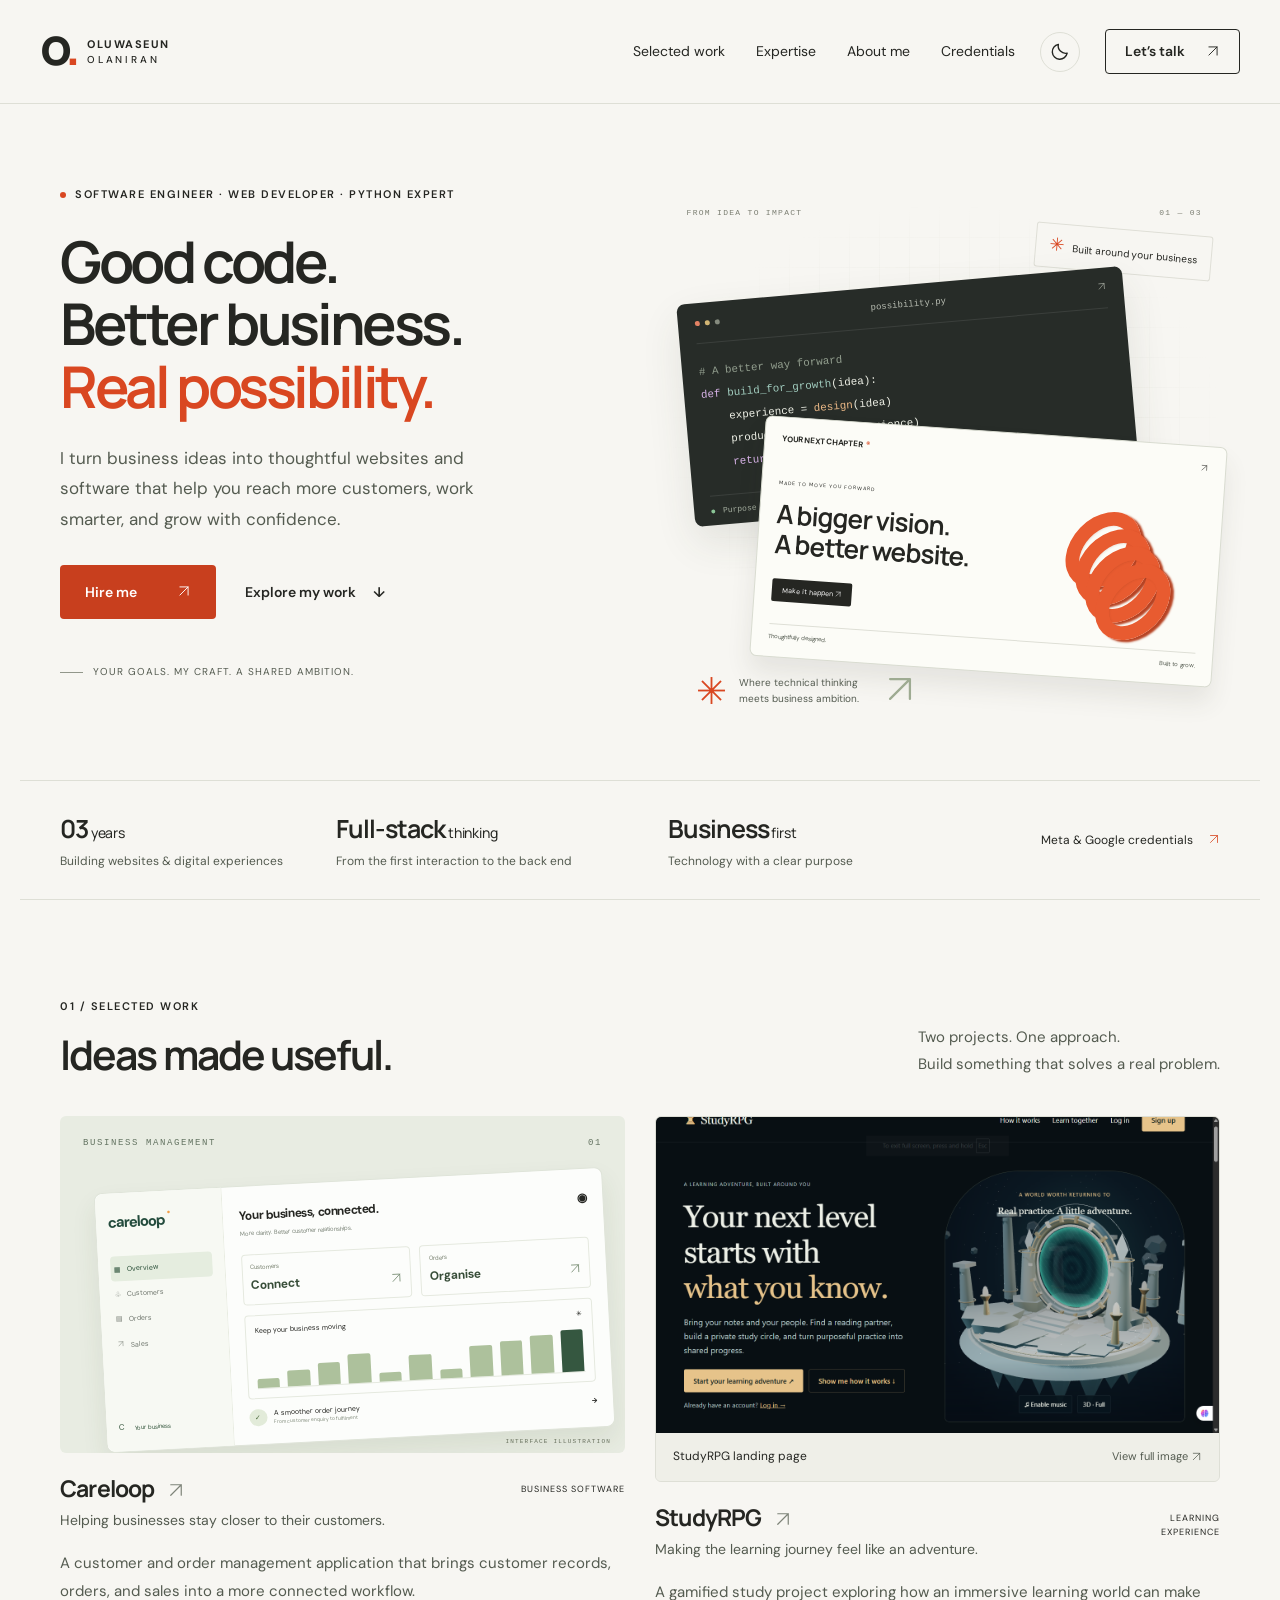
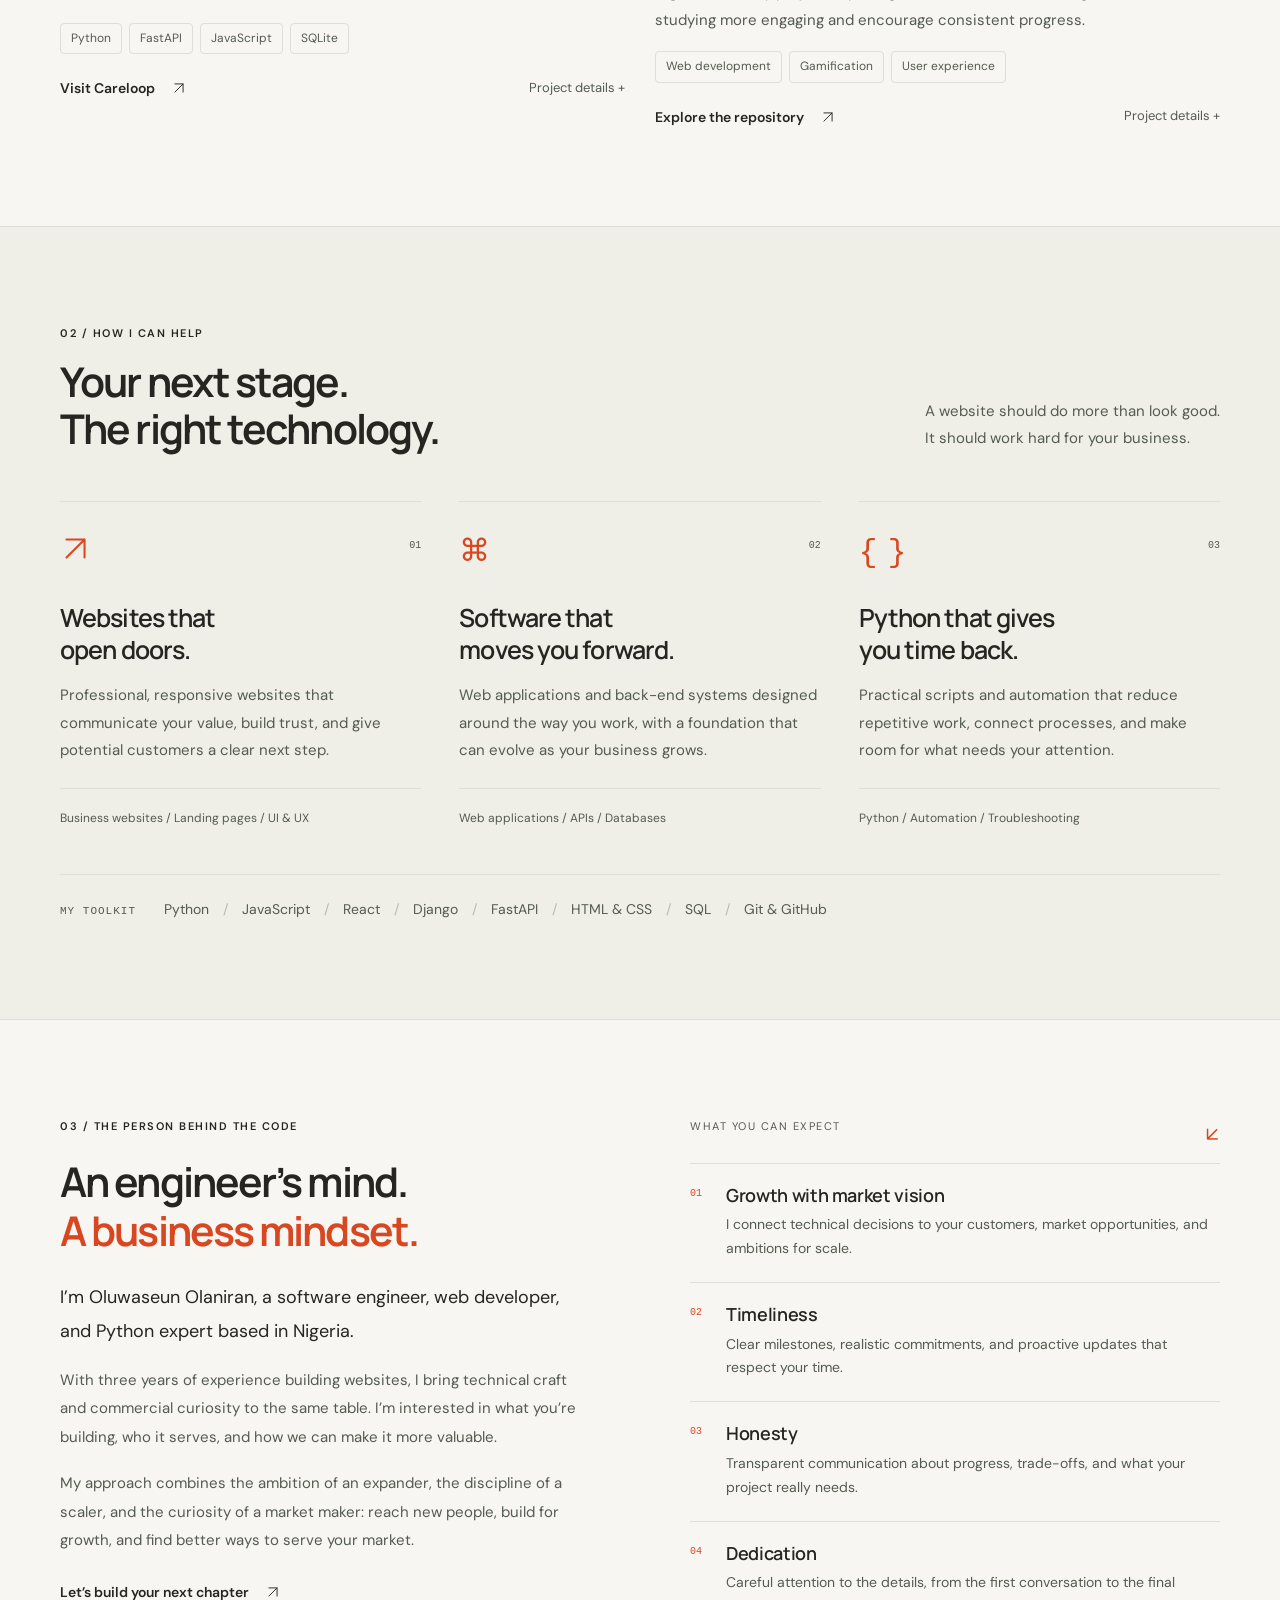
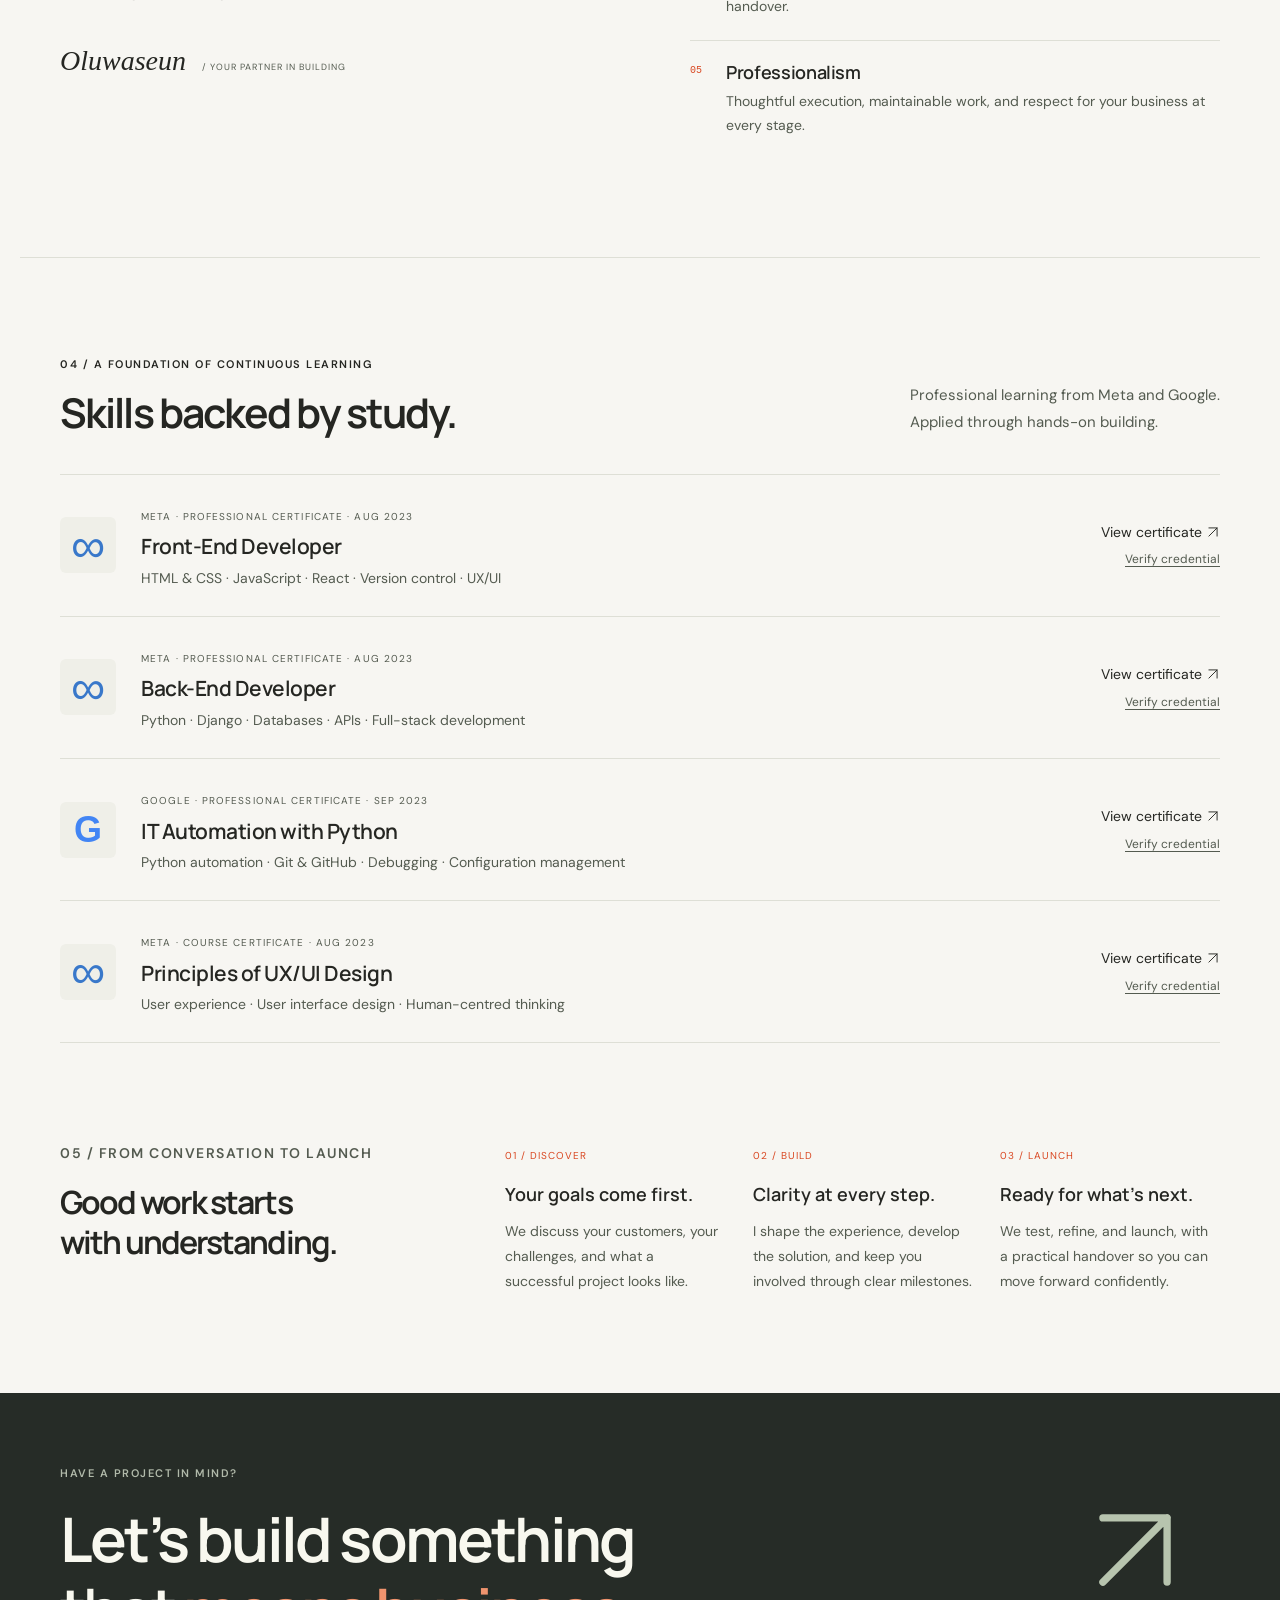
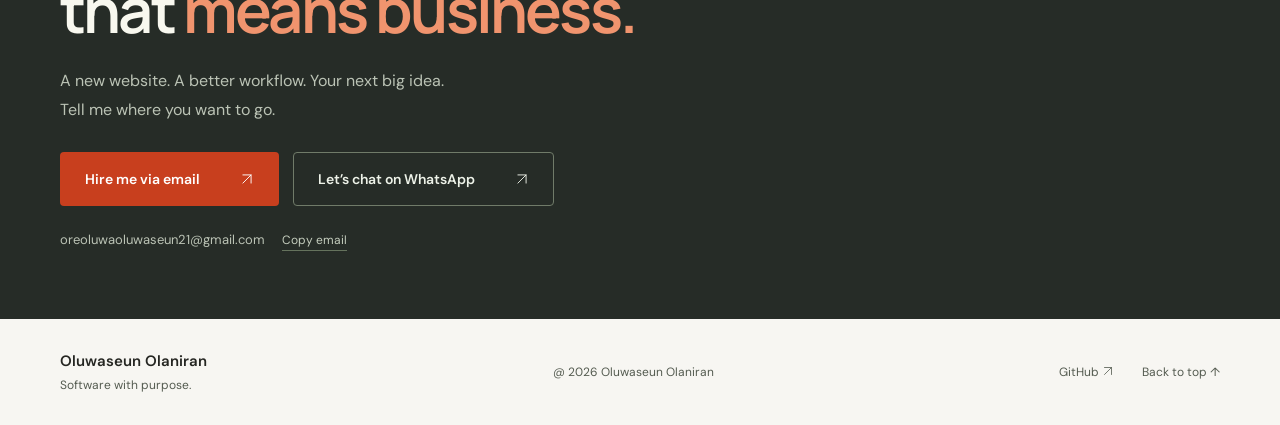
==== commit ac51699b: "Index added, ready to push" ====
--- a/index.html
+++ b/index.html
@@ -32,6 +32,6 @@
 </div></section>
 <section class="process wrap section"><div><p class="eyebrow">05 / FROM CONVERSATION TO LAUNCH</p><h2>Good work starts<br>with understanding.</h2></div><ol><li><span>01 / DISCOVER</span><h3>Your goals come first.</h3><p>We discuss your customers, your challenges, and what a successful project looks like.</p></li><li><span>02 / BUILD</span><h3>Clarity at every step.</h3><p>I shape the experience, develop the solution, and keep you involved through clear milestones.</p></li><li><span>03 / LAUNCH</span><h3>Ready for what’s next.</h3><p>We test, refine, and launch, with a practical handover so you can move forward confidently.</p></li></ol></section>
 <section id="contact" class="contact"><div class="wrap contact-inner"><div><p class="eyebrow">HAVE A PROJECT IN MIND?</p><h2>Let’s build something<br>that <em>means business.</em><span><svg class="arrow-icon" viewBox="0 0 24 24" aria-hidden="true"><path d="M5 19 19 5M5 5h14v14"/></svg></span></h2><p>A new website. A better workflow. Your next big idea.<br>Tell me where you want to go.</p><div class="contact-actions"><a class="button primary" href="mailto:oreoluwaoluwaseun21@gmail.com?subject=Project%20enquiry%20%E2%80%94%20Let%E2%80%99s%20work%20together&body=Hi%20Oluwaseun%2C%0A%0AI%27d%20like%20to%20discuss%20a%20project.%0A%0ABusiness%20name%3A%0AWhat%20I%20need%3A%0AIdeal%20timeline%3A%0A%0AThank%20you!">Hire me via email <span><svg class="arrow-icon" viewBox="0 0 24 24" aria-hidden="true"><path d="M5 19 19 5M5 5h14v14"/></svg></span></a><a class="button whatsapp" href="https://wa.me/2348165818094?text=Hi%20Oluwaseun%2C%20I%20saw%20your%20portfolio%20and%20would%20like%20to%20discuss%20a%20project%20for%20my%20business." target="_blank" rel="noopener noreferrer">Let’s chat on WhatsApp <span><svg class="arrow-icon" viewBox="0 0 24 24" aria-hidden="true"><path d="M5 19 19 5M5 5h14v14"/></svg></span></a></div><div class="email-row"><a href="mailto:oreoluwaoluwaseun21@gmail.com">oreoluwaoluwaseun21@gmail.com</a><button id="copy-email" aria-label="Copy email address">Copy email</button><span id="copy-status" role="status"></span></div></div></div></section>
-</main><footer class="footer wrap"><a class="footer-brand" href="#">Oluwaseun Olaniran<span>Software with purpose.</span></a><span>© <span id="year">2026</span> Oluwaseun Olaniran</span><div><a href="https://github.com/Lyzus243" target="_blank" rel="noopener noreferrer">GitHub <svg class="arrow-icon" viewBox="0 0 24 24" aria-hidden="true"><path d="M5 19 19 5M5 5h14v14"/></svg></a><a href="#">Back to top ↑</a></div></footer>
+</main><footer class="footer wrap"><a class="footer-brand" href="#">Oluwaseun Olaniran<span>Software with purpose.</span></a><span>@ <span id="year">2026</span> Oluwaseun Olaniran</span><div><a href="https://github.com/Lyzus243" target="_blank" rel="noopener noreferrer">GitHub <svg class="arrow-icon" viewBox="0 0 24 24" aria-hidden="true"><path d="M5 19 19 5M5 5h14v14"/></svg></a><a href="#">Back to top ↑</a></div></footer>
 <dialog id="project-dialog" aria-labelledby="dialog-title"><button class="dialog-close" aria-label="Close project details">×</button><p class="eyebrow" id="dialog-eyebrow"></p><h2 id="dialog-title"></h2><div id="dialog-body"></div><a class="button primary" id="dialog-link" target="_blank" rel="noopener noreferrer"></a></dialog>
 </body></html>
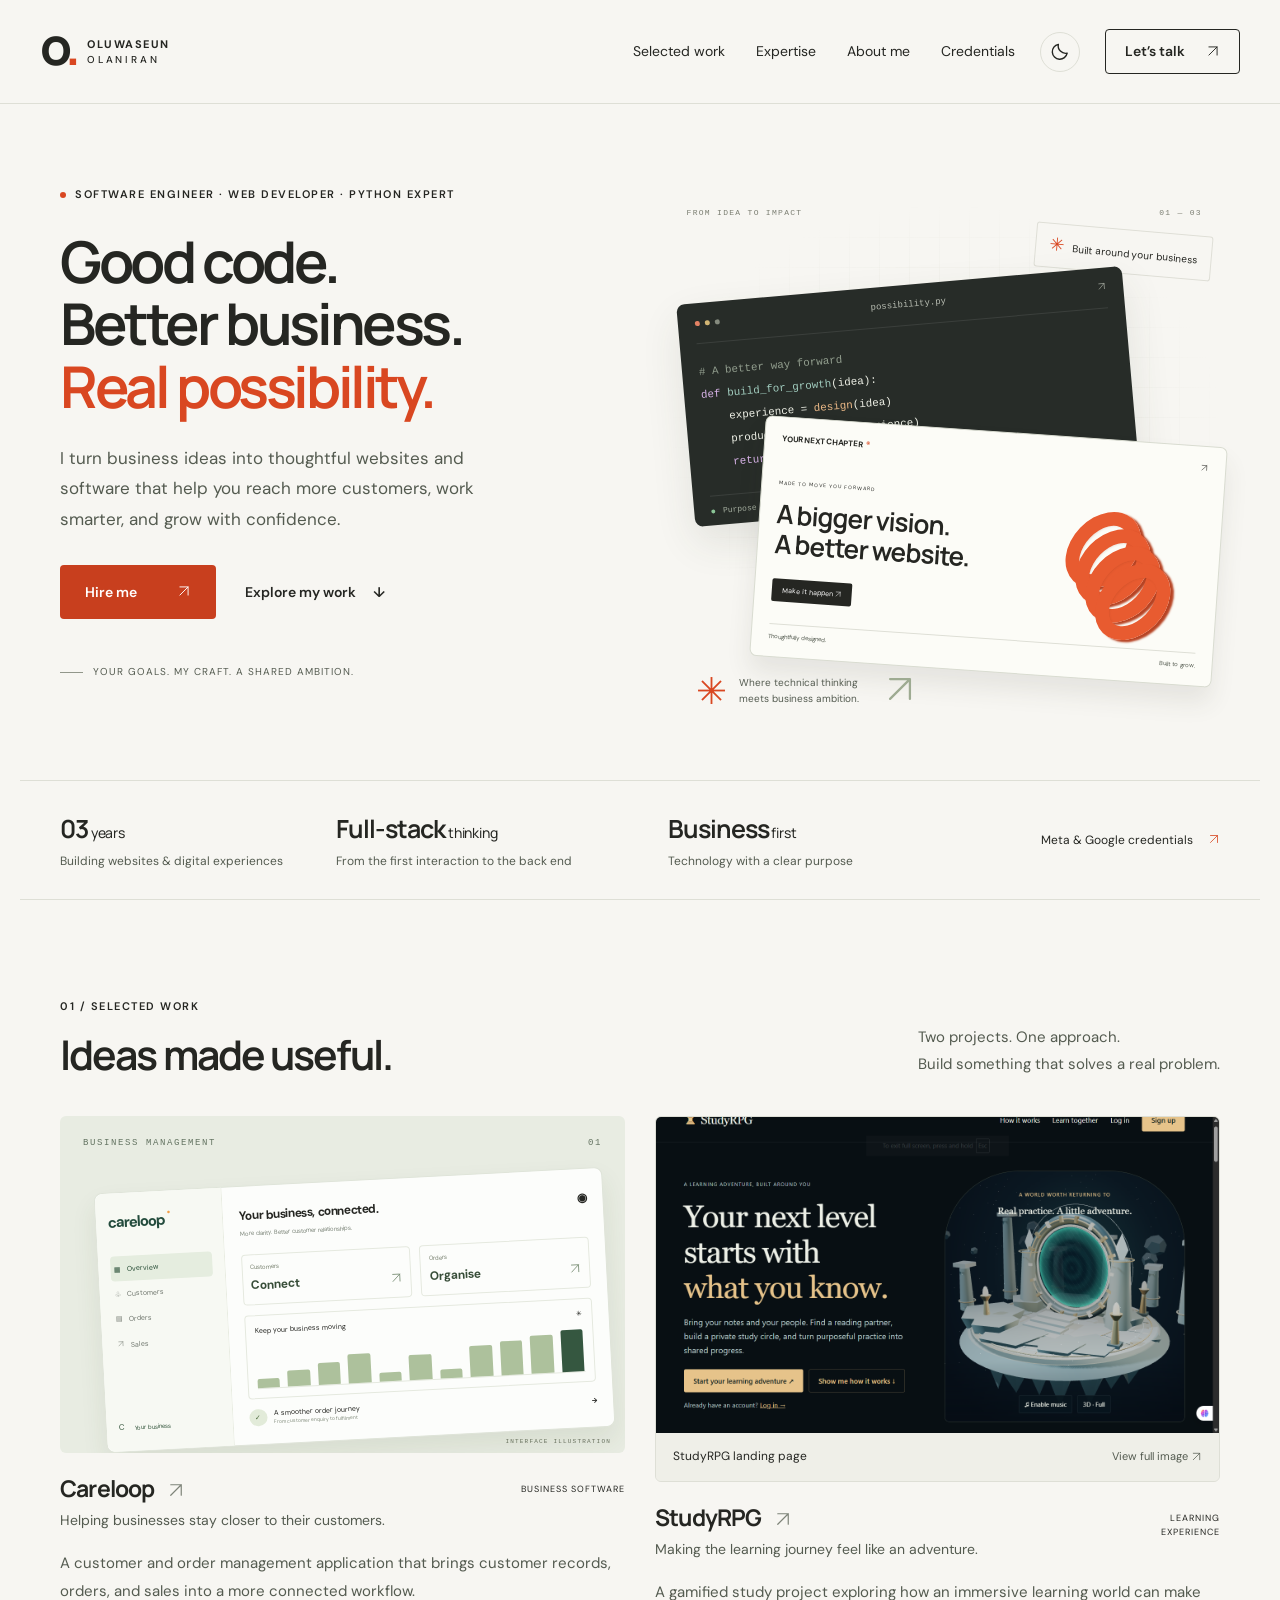
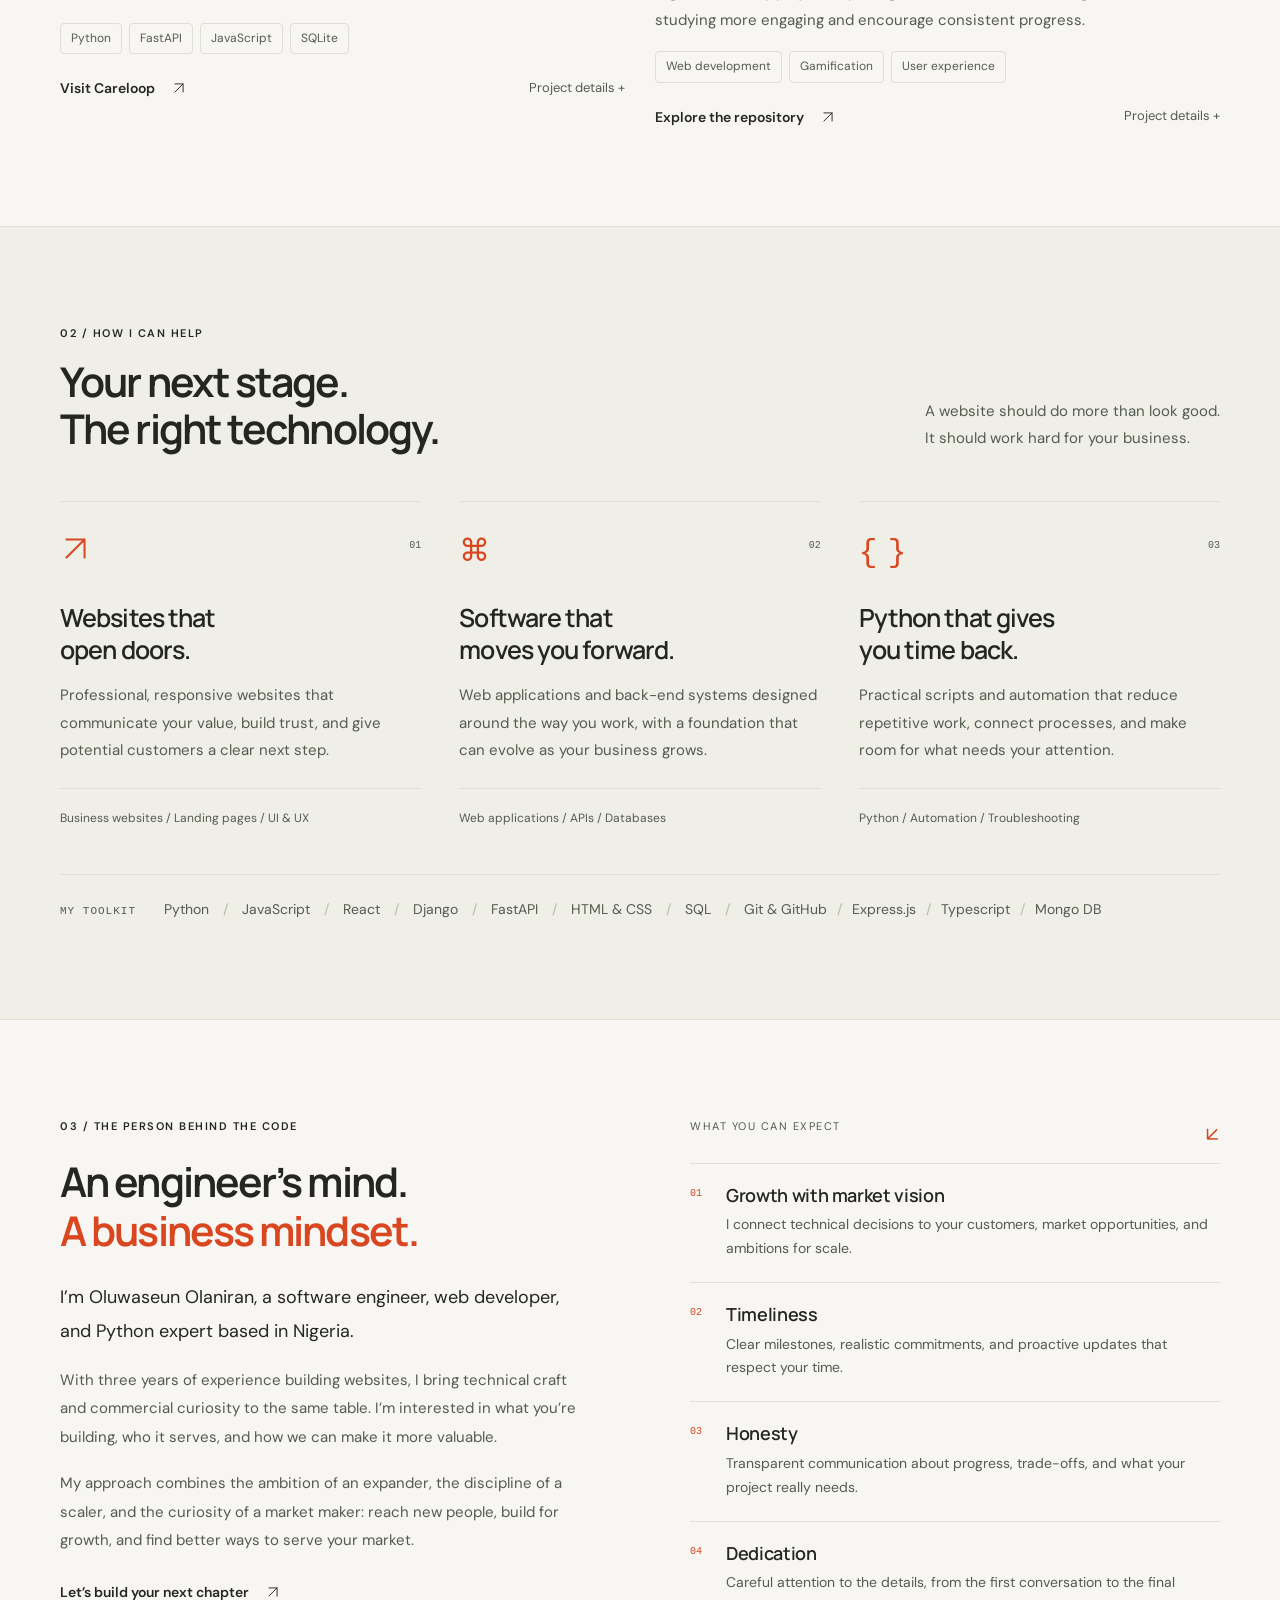
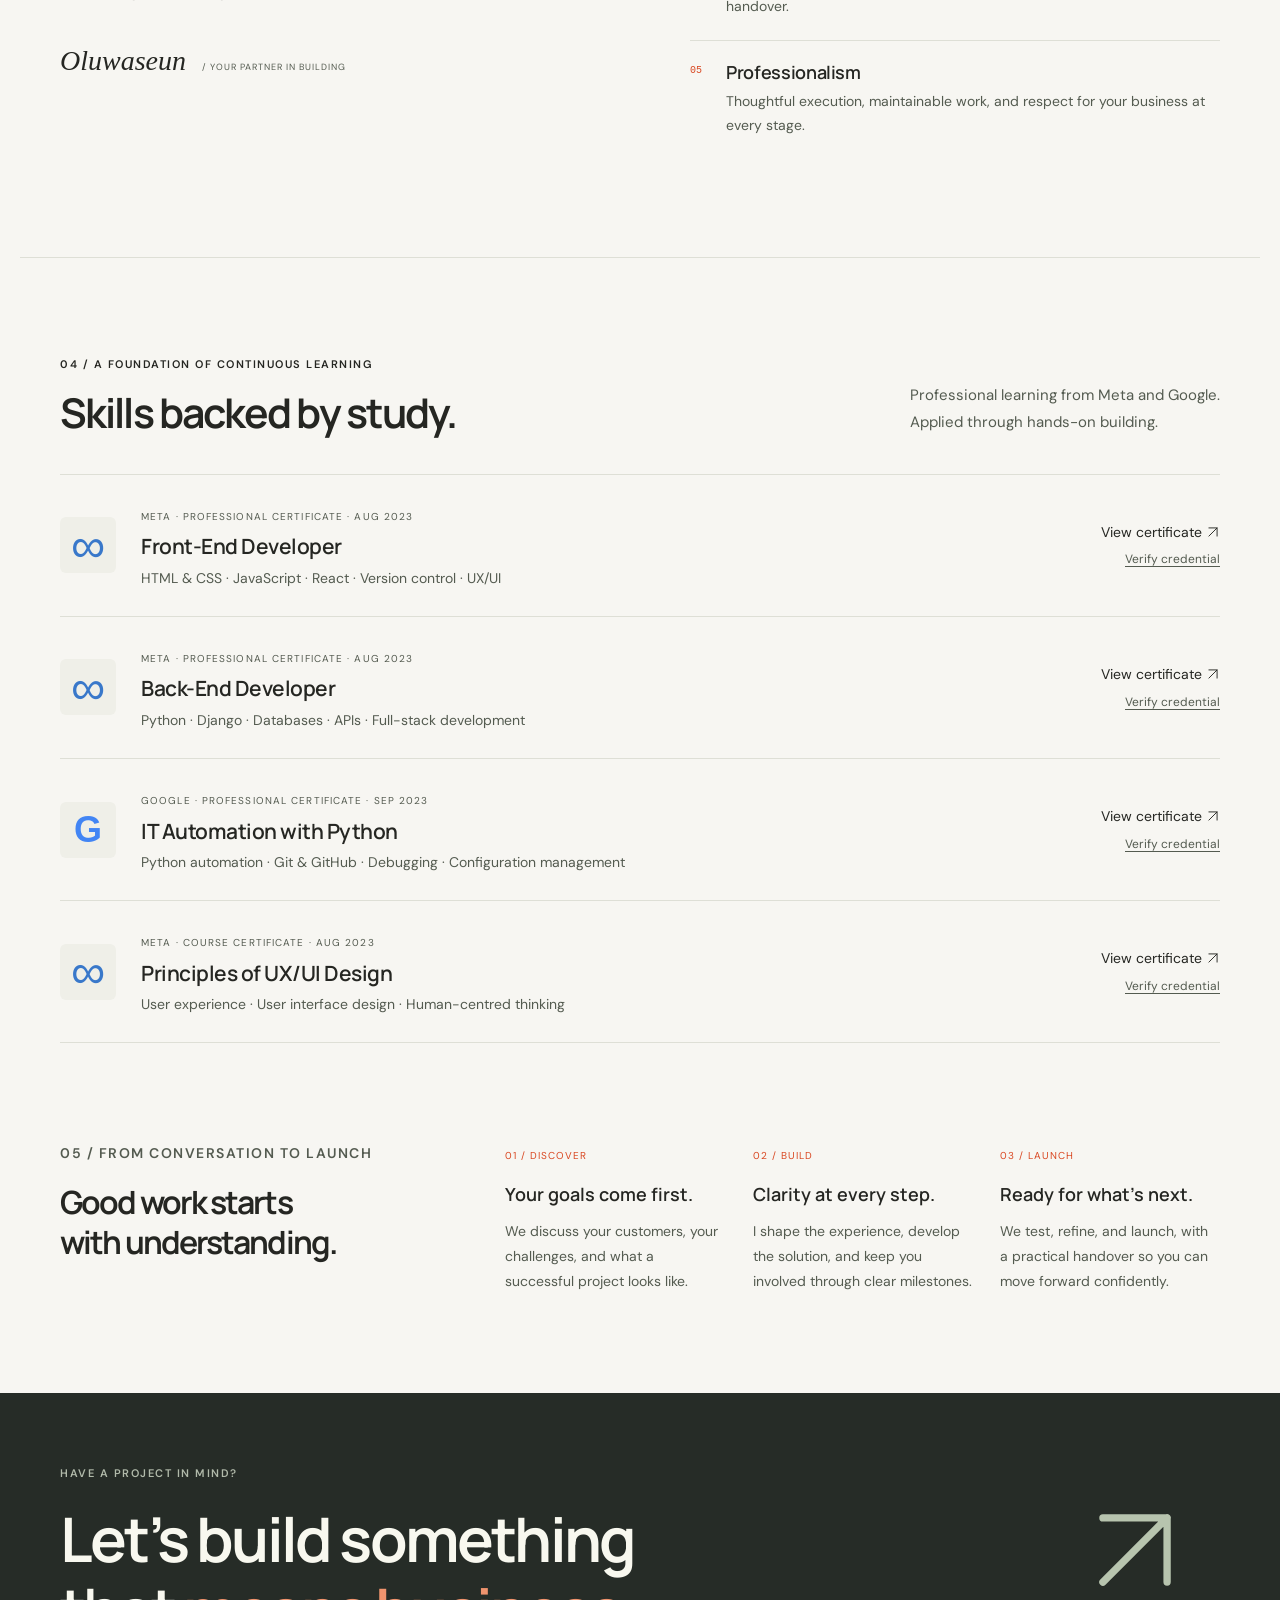
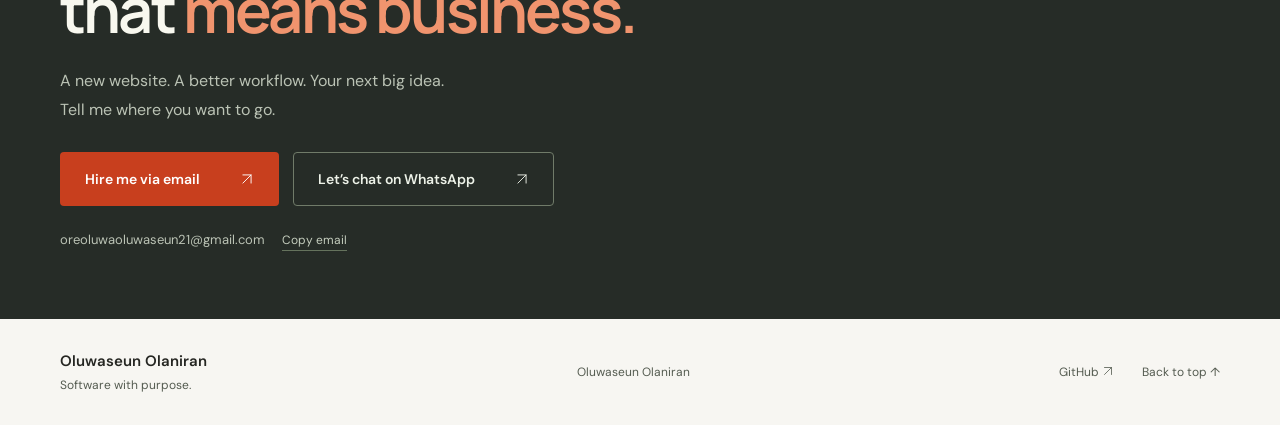
==== commit 91382283: "Text Fixed, Copyright removed, and theme toggle fixed" ====
--- a/index.html
+++ b/index.html
@@ -19,10 +19,10 @@
     <span class="code-purple">return</span> product.<span class="code-blue">launch</span>()</pre><div class="code-bottom"><span><i></i> Purpose in every line</span><span>Python</span></div></div><div class="website-window"><div class="mini-nav"><b>YOUR NEXT CHAPTER<span>®</span></b><span><svg class="arrow-icon" viewBox="0 0 24 24" aria-hidden="true"><path d="M5 19 19 5M5 5h14v14"/></svg></span></div><div class="mini-content"><div><span class="mini-eyebrow">MADE TO MOVE YOU FORWARD</span><h2>A bigger vision.<br>A better website.</h2><span class="mini-button">Make it happen <svg class="arrow-icon" viewBox="0 0 24 24" aria-hidden="true"><path d="M5 19 19 5M5 5h14v14"/></svg></span></div><div class="sculpture"><div></div><div></div><div></div><div></div></div></div><div class="mini-footer"><span>Thoughtfully designed.</span><span>Built to grow.</span></div></div><div class="visual-label"><span class="spark">✳︎</span><p>Where technical thinking<br>meets business ambition.</p><span class="curved-arrow"><svg class="arrow-icon" viewBox="0 0 24 24" aria-hidden="true"><path d="M5 19 19 5M5 5h14v14"/></svg></span></div></div></section>
 <div class="proof-strip wrap"><div><strong>03<span> years</span></strong><p>Building websites & digital experiences</p></div><div><strong>Full-stack<span> thinking</span></strong><p>From the first interaction to the back end</p></div><div><strong>Business<span> first</span></strong><p>Technology with a clear purpose</p></div><a href="#credentials">Meta & Google credentials <span><svg class="arrow-icon" viewBox="0 0 24 24" aria-hidden="true"><path d="M5 19 19 5M5 5h14v14"/></svg></span></a></div>
 <section id="work" class="section wrap"><div class="section-top"><div><p class="eyebrow">01 / SELECTED WORK</p><h2>Ideas made useful.</h2></div><p>Two projects. One approach.<br>Build something that solves a real problem.</p></div><div class="projects">
-<article class="project"><div class="project-preview careloop-preview restored-careloop"><div class="preview-top"><span>BUSINESS MANAGEMENT</span><span>01</span></div><div class="careloop-mock" aria-label="Illustrative Careloop interface"><aside><b>careloop<span>●</span></b><span class="active">▦ &nbsp; Overview</span><span>♧ &nbsp; Customers</span><span>▤ &nbsp; Orders</span><span><svg class="arrow-icon" viewBox="0 0 24 24" aria-hidden="true"><path d="M5 19 19 5M5 5h14v14"/></svg> &nbsp; Sales</span><div class="mock-avatar">C <span>Your business</span></div></aside><div class="mock-main"><div class="mock-top">Your business, connected.<span>◉</span></div><p class="mock-sub">More clarity. Better customer relationships.</p><div class="mock-stats"><div>Customers<strong>Connect<span><svg class="arrow-icon" viewBox="0 0 24 24" aria-hidden="true"><path d="M5 19 19 5M5 5h14v14"/></svg></span></strong></div><div>Orders<strong>Organise<span><svg class="arrow-icon" viewBox="0 0 24 24" aria-hidden="true"><path d="M5 19 19 5M5 5h14v14"/></svg></span></strong></div></div><div class="mock-chart"><div>Keep your business moving <span>✳</span></div><div class="bars"><i></i><i></i><i></i><i></i><i></i><i></i><i></i><i></i><i></i><i></i><i></i></div></div><div class="mock-order"><span class="order-icon">✓</span><span>A smoother order journey<small>From customer enquiry to fulfilment</small></span><b>→</b></div></div></div><span class="illustration-label">INTERFACE ILLUSTRATION</span></div><div class="project-meta"><div><h3>Careloop <span><svg class="arrow-icon" viewBox="0 0 24 24" aria-hidden="true"><path d="M5 19 19 5M5 5h14v14"/></svg></span></h3><p>Helping businesses stay closer to their customers.</p></div><span class="project-type">BUSINESS SOFTWARE</span></div><p class="project-description">A customer and order management application that brings customer records, orders, and sales into a more connected workflow.</p><div class="tags"><span>Python</span><span>FastAPI</span><span>JavaScript</span><span>SQLite</span></div><div class="project-links"><a class="text-link" href="https://www.mycareloop.com.ng" target="_blank" rel="noopener noreferrer">Visit Careloop <svg class="arrow-icon" viewBox="0 0 24 24" aria-hidden="true"><path d="M5 19 19 5M5 5h14v14"/></svg></a><button class="plain-link" data-project="careloop">Project details +</button></div></article>
+<article class="project"><div class="project-preview careloop-preview restored-careloop"><div class="preview-top"><span>BUSINESS MANAGEMENT</span><span>01</spt an></div><div class="careloop-mock" aria-label="Illustrative Careloop interface"><aside><b>careloop<span>●</span></b><span class="active">▦ &nbsp; Overview</span><span>♧ &nbsp; Customers</span><span>▤ &nbsp; Orders</span><span><svg class="arrow-icon" viewBox="0 0 24 24" aria-hidden="true"><path d="M5 19 19 5M5 5h14v14"/></svg> &nbsp; Sales</span><div class="mock-avatar">C <span>Your business</span></div></aside><div class="mock-main"><div class="mock-top">Your business, connected.<span>◉</span></div><p class="mock-sub">More clarity. Better customer relationships.</p><div class="mock-stats"><div>Customers<strong>Connect<span><svg class="arrow-icon" viewBox="0 0 24 24" aria-hidden="true"><path d="M5 19 19 5M5 5h14v14"/></svg></span></strong></div><div>Orders<strong>Organise<span><svg class="arrow-icon" viewBox="0 0 24 24" aria-hidden="true"><path d="M5 19 19 5M5 5h14v14"/></svg></span></strong></div></div><div class="mock-chart"><div>Keep your business moving <span>✳</span></div><div class="bars"><i></i><i></i><i></i><i></i><i></i><i></i><i></i><i></i><i></i><i></i><i></i></div></div><div class="mock-order"><span class="order-icon">✓</span><span>A smoother order journey<small>From customer enquiry to fulfilment</small></span><b>→</b></div></div></div><span class="illustration-label">INTERFACE ILLUSTRATION</span></div><div class="project-meta"><div><h3>Careloop <span><svg class="arrow-icon" viewBox="0 0 24 24" aria-hidden="true"><path d="M5 19 19 5M5 5h14v14"/></svg></span></h3><p>Helping businesses stay closer to their customers.</p></div><span class="project-type">BUSINESS SOFTWARE</span></div><p class="project-description">A customer and order management application that brings customer records, orders, and sales into a more connected workflow.</p><div class="tags"><span>Python</span><span>FastAPI</span><span>JavaScript</span><span>SQLite</span></div><div class="project-links"><a class="text-link" href="https://www.mycareloop.com.ng" target="_blank" rel="noopener noreferrer">Visit Careloop <svg class="arrow-icon" viewBox="0 0 24 24" aria-hidden="true"><path d="M5 19 19 5M5 5h14v14"/></svg></a><button class="plain-link" data-project="careloop">Project details +</button></div></article>
 <article class="project"><a class="project-preview screenshot-preview study-preview" href="assets/projects/studyrpg.png" target="_blank" rel="noopener" aria-label="View full screenshot: StudyRPG landing page"><img src="assets/projects/studyrpg.png" alt="StudyRPG landing page" width="1366" height="768" loading="lazy"><span class="screenshot-caption">StudyRPG landing page<span>View full image <svg class="arrow-icon" viewBox="0 0 24 24" aria-hidden="true"><path d="M5 19 19 5M5 5h14v14"/></svg></span></span></a><div class="project-meta"><div><h3>StudyRPG <span><svg class="arrow-icon" viewBox="0 0 24 24" aria-hidden="true"><path d="M5 19 19 5M5 5h14v14"/></svg></span></h3><p>Making the learning journey feel like an adventure.</p></div><span class="project-type">LEARNING EXPERIENCE</span></div><p class="project-description">A gamified study project exploring how an immersive learning world can make studying more engaging and encourage consistent progress.</p><div class="tags"><span>Web development</span><span>Gamification</span><span>User experience</span></div><div class="project-links"><a class="text-link" href="https://github.com/Lyzus243/Studyrpg2" target="_blank" rel="noopener noreferrer">Explore the repository <svg class="arrow-icon" viewBox="0 0 24 24" aria-hidden="true"><path d="M5 19 19 5M5 5h14v14"/></svg></a><button class="plain-link" data-project="studyrpg">Project details +</button></div></article>
 </div></section>
-<section id="expertise" class="expertise-section"><div class="wrap section"><div class="section-top"><div><p class="eyebrow">02 / HOW I CAN HELP</p><h2>Your next stage.<br>The right technology.</h2></div><p>A website should do more than look good.<br>It should work hard for your business.</p></div><div class="services"><article><span class="service-icon"><svg class="arrow-icon" viewBox="0 0 24 24" aria-hidden="true"><path d="M5 19 19 5M5 5h14v14"/></svg></span><span class="service-number">01</span><h3>Websites that<br>open doors.</h3><p>Professional, responsive websites that communicate your value, build trust, and give potential customers a clear next step.</p><div class="service-tags">Business websites / Landing pages / UI & UX</div></article><article><span class="service-icon">⌘</span><span class="service-number">02</span><h3>Software that<br>moves you forward.</h3><p>Web applications and back-end systems designed around the way you work, with a foundation that can evolve as your business grows.</p><div class="service-tags">Web applications / APIs / Databases</div></article><article><span class="service-icon">{ }</span><span class="service-number">03</span><h3>Python that gives<br>you time back.</h3><p>Practical scripts and automation that reduce repetitive work, connect processes, and make room for what needs your attention.</p><div class="service-tags">Python / Automation / Troubleshooting</div></article></div><div class="stack"><span>MY TOOLKIT</span><p>Python <i>/</i> JavaScript <i>/</i> React <i>/</i> Django <i>/</i> FastAPI <i>/</i> HTML & CSS <i>/</i> SQL <i>/</i> Git & GitHub</p></div></div></section>
+<section id="expertise" class="expertise-section"><div class="wrap section"><div class="section-top"><div><p class="eyebrow">02 / HOW I CAN HELP</p><h2>Your next stage.<br>The right technology.</h2></div><p>A website should do more than look good.<br>It should work hard for your business.</p></div><div class="services"><article><span class="service-icon"><svg class="arrow-icon" viewBox="0 0 24 24" aria-hidden="true"><path d="M5 19 19 5M5 5h14v14"/></svg></span><span class="service-number">01</span><h3>Websites that <br>open doors.</h3><p>Professional, responsive websites that communicate your value, build trust, and give potential customers a clear next step.</p><div class="service-tags">Business websites / Landing pages / UI & UX</div></article><article><span class="service-icon">⌘</span><span class="service-number">02</span><h3>Software that <br>moves you forward.</h3><p>Web applications and back-end systems designed around the way you work, with a foundation that can evolve as your business grows.</p><div class="service-tags">Web applications / APIs / Databases</div></article><article><span class="service-icon">{ }</span><span class="service-number">03</span><h3>Python that gives <br>you time back.</h3><p>Practical scripts and automation that reduce repetitive work, connect processes, and make room for what needs your attention.</p><div class="service-tags">Python / Automation / Troubleshooting</div></article></div><div class="stack"><span>MY TOOLKIT</span><p>Python <i>/</i> JavaScript <i>/</i> React <i>/</i> Django <i>/</i> FastAPI <i>/</i> HTML & CSS <i>/</i> SQL <i>/</i> Git & GitHub<i>/</i>Express.js<i>/</i>Typescript<i>/</i>Mongo DB</p></div></div></section>
 <section id="about" class="section wrap about"><div class="about-intro"><p class="eyebrow">03 / THE PERSON BEHIND THE CODE</p><h2>An engineer’s mind.<br><span>A business mindset.</span></h2><p class="about-lead">I’m Oluwaseun Olaniran, a software engineer, web developer, and Python expert based in Nigeria.</p><p>With three years of experience building websites, I bring technical craft and commercial curiosity to the same table. I’m interested in what you’re building, who it serves, and how we can make it more valuable.</p><p>My approach combines the ambition of an expander, the discipline of a scaler, and the curiosity of a market maker: reach new people, build for growth, and find better ways to serve your market.</p><a class="text-link" href="#contact">Let’s build your next chapter <svg class="arrow-icon" viewBox="0 0 24 24" aria-hidden="true"><path d="M5 19 19 5M5 5h14v14"/></svg></a><div class="signature">Oluwaseun<span> / YOUR PARTNER IN BUILDING</span></div></div><div class="values"><div class="values-title">WHAT YOU CAN EXPECT <span>↙</span></div><article><span>01</span><div><h3>Growth with market vision</h3><p>I connect technical decisions to your customers, market opportunities, and ambitions for scale.</p></div></article><article><span>02</span><div><h3>Timeliness</h3><p>Clear milestones, realistic commitments, and proactive updates that respect your time.</p></div></article><article><span>03</span><div><h3>Honesty</h3><p>Transparent communication about progress, trade-offs, and what your project really needs.</p></div></article><article><span>04</span><div><h3>Dedication</h3><p>Careful attention to the details, from the first conversation to the final handover.</p></div></article><article><span>05</span><div><h3>Professionalism</h3><p>Thoughtful execution, maintainable work, and respect for your business at every stage.</p></div></article></div></section>
 <section id="credentials" class="section credentials wrap"><div class="section-top"><div><p class="eyebrow">04 / A FOUNDATION OF CONTINUOUS LEARNING</p><h2>Skills backed by study.</h2></div><p>Professional learning from Meta and Google.<br>Applied through hands-on building.</p></div><div class="credential-list">
 <article><div class="issuer meta">∞</div><div class="credential-info"><span>META · PROFESSIONAL CERTIFICATE · AUG 2023</span><h3>Front-End Developer</h3><p>HTML & CSS · JavaScript · React · Version control · UX/UI</p></div><div class="credential-actions"><a href="assets/certificates/meta-front-end.pdf" target="_blank" rel="noopener">View certificate <svg class="arrow-icon" viewBox="0 0 24 24" aria-hidden="true"><path d="M5 19 19 5M5 5h14v14"/></svg></a><a href="https://coursera.org/verify/professional-cert/6UT4HTEF4RXG" target="_blank" rel="noopener">Verify credential</a></div></article>
@@ -32,6 +32,6 @@
 </div></section>
 <section class="process wrap section"><div><p class="eyebrow">05 / FROM CONVERSATION TO LAUNCH</p><h2>Good work starts<br>with understanding.</h2></div><ol><li><span>01 / DISCOVER</span><h3>Your goals come first.</h3><p>We discuss your customers, your challenges, and what a successful project looks like.</p></li><li><span>02 / BUILD</span><h3>Clarity at every step.</h3><p>I shape the experience, develop the solution, and keep you involved through clear milestones.</p></li><li><span>03 / LAUNCH</span><h3>Ready for what’s next.</h3><p>We test, refine, and launch, with a practical handover so you can move forward confidently.</p></li></ol></section>
 <section id="contact" class="contact"><div class="wrap contact-inner"><div><p class="eyebrow">HAVE A PROJECT IN MIND?</p><h2>Let’s build something<br>that <em>means business.</em><span><svg class="arrow-icon" viewBox="0 0 24 24" aria-hidden="true"><path d="M5 19 19 5M5 5h14v14"/></svg></span></h2><p>A new website. A better workflow. Your next big idea.<br>Tell me where you want to go.</p><div class="contact-actions"><a class="button primary" href="mailto:oreoluwaoluwaseun21@gmail.com?subject=Project%20enquiry%20%E2%80%94%20Let%E2%80%99s%20work%20together&body=Hi%20Oluwaseun%2C%0A%0AI%27d%20like%20to%20discuss%20a%20project.%0A%0ABusiness%20name%3A%0AWhat%20I%20need%3A%0AIdeal%20timeline%3A%0A%0AThank%20you!">Hire me via email <span><svg class="arrow-icon" viewBox="0 0 24 24" aria-hidden="true"><path d="M5 19 19 5M5 5h14v14"/></svg></span></a><a class="button whatsapp" href="https://wa.me/2348165818094?text=Hi%20Oluwaseun%2C%20I%20saw%20your%20portfolio%20and%20would%20like%20to%20discuss%20a%20project%20for%20my%20business." target="_blank" rel="noopener noreferrer">Let’s chat on WhatsApp <span><svg class="arrow-icon" viewBox="0 0 24 24" aria-hidden="true"><path d="M5 19 19 5M5 5h14v14"/></svg></span></a></div><div class="email-row"><a href="mailto:oreoluwaoluwaseun21@gmail.com">oreoluwaoluwaseun21@gmail.com</a><button id="copy-email" aria-label="Copy email address">Copy email</button><span id="copy-status" role="status"></span></div></div></div></section>
-</main><footer class="footer wrap"><a class="footer-brand" href="#">Oluwaseun Olaniran<span>Software with purpose.</span></a><span>@ <span id="year">2026</span> Oluwaseun Olaniran</span><div><a href="https://github.com/Lyzus243" target="_blank" rel="noopener noreferrer">GitHub <svg class="arrow-icon" viewBox="0 0 24 24" aria-hidden="true"><path d="M5 19 19 5M5 5h14v14"/></svg></a><a href="#">Back to top ↑</a></div></footer>
+</main><footer class="footer wrap"><a class="footer-brand" href="#">Oluwaseun Olaniran<span>Software with purpose.</span></a><span> <span ></span> Oluwaseun Olaniran</span><div><a href="https://github.com/Lyzus243" target="_blank" rel="noopener noreferrer">GitHub <svg class="arrow-icon" viewBox="0 0 24 24" aria-hidden="true"><path d="M5 19 19 5M5 5h14v14"/></svg></a><a href="#">Back to top ↑</a></div></footer>
 <dialog id="project-dialog" aria-labelledby="dialog-title"><button class="dialog-close" aria-label="Close project details">×</button><p class="eyebrow" id="dialog-eyebrow"></p><h2 id="dialog-title"></h2><div id="dialog-body"></div><a class="button primary" id="dialog-link" target="_blank" rel="noopener noreferrer"></a></dialog>
 </body></html>
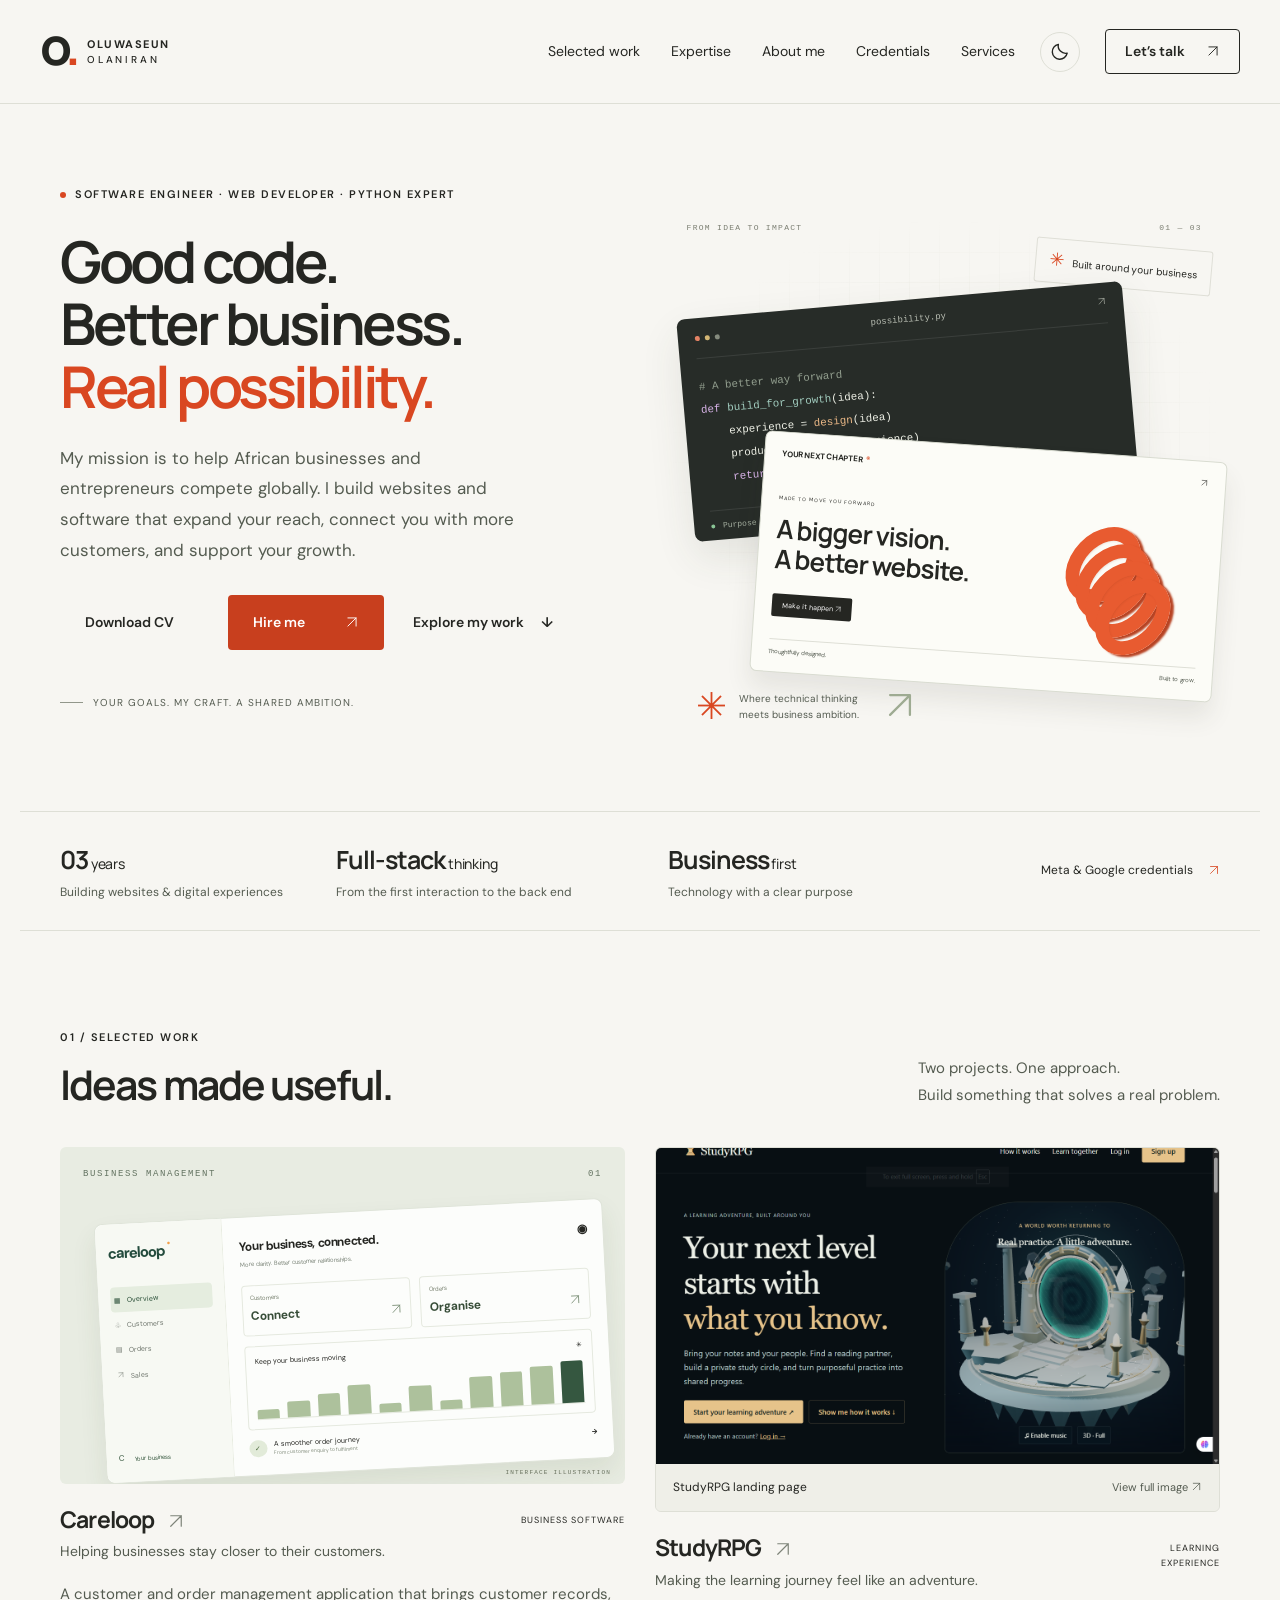
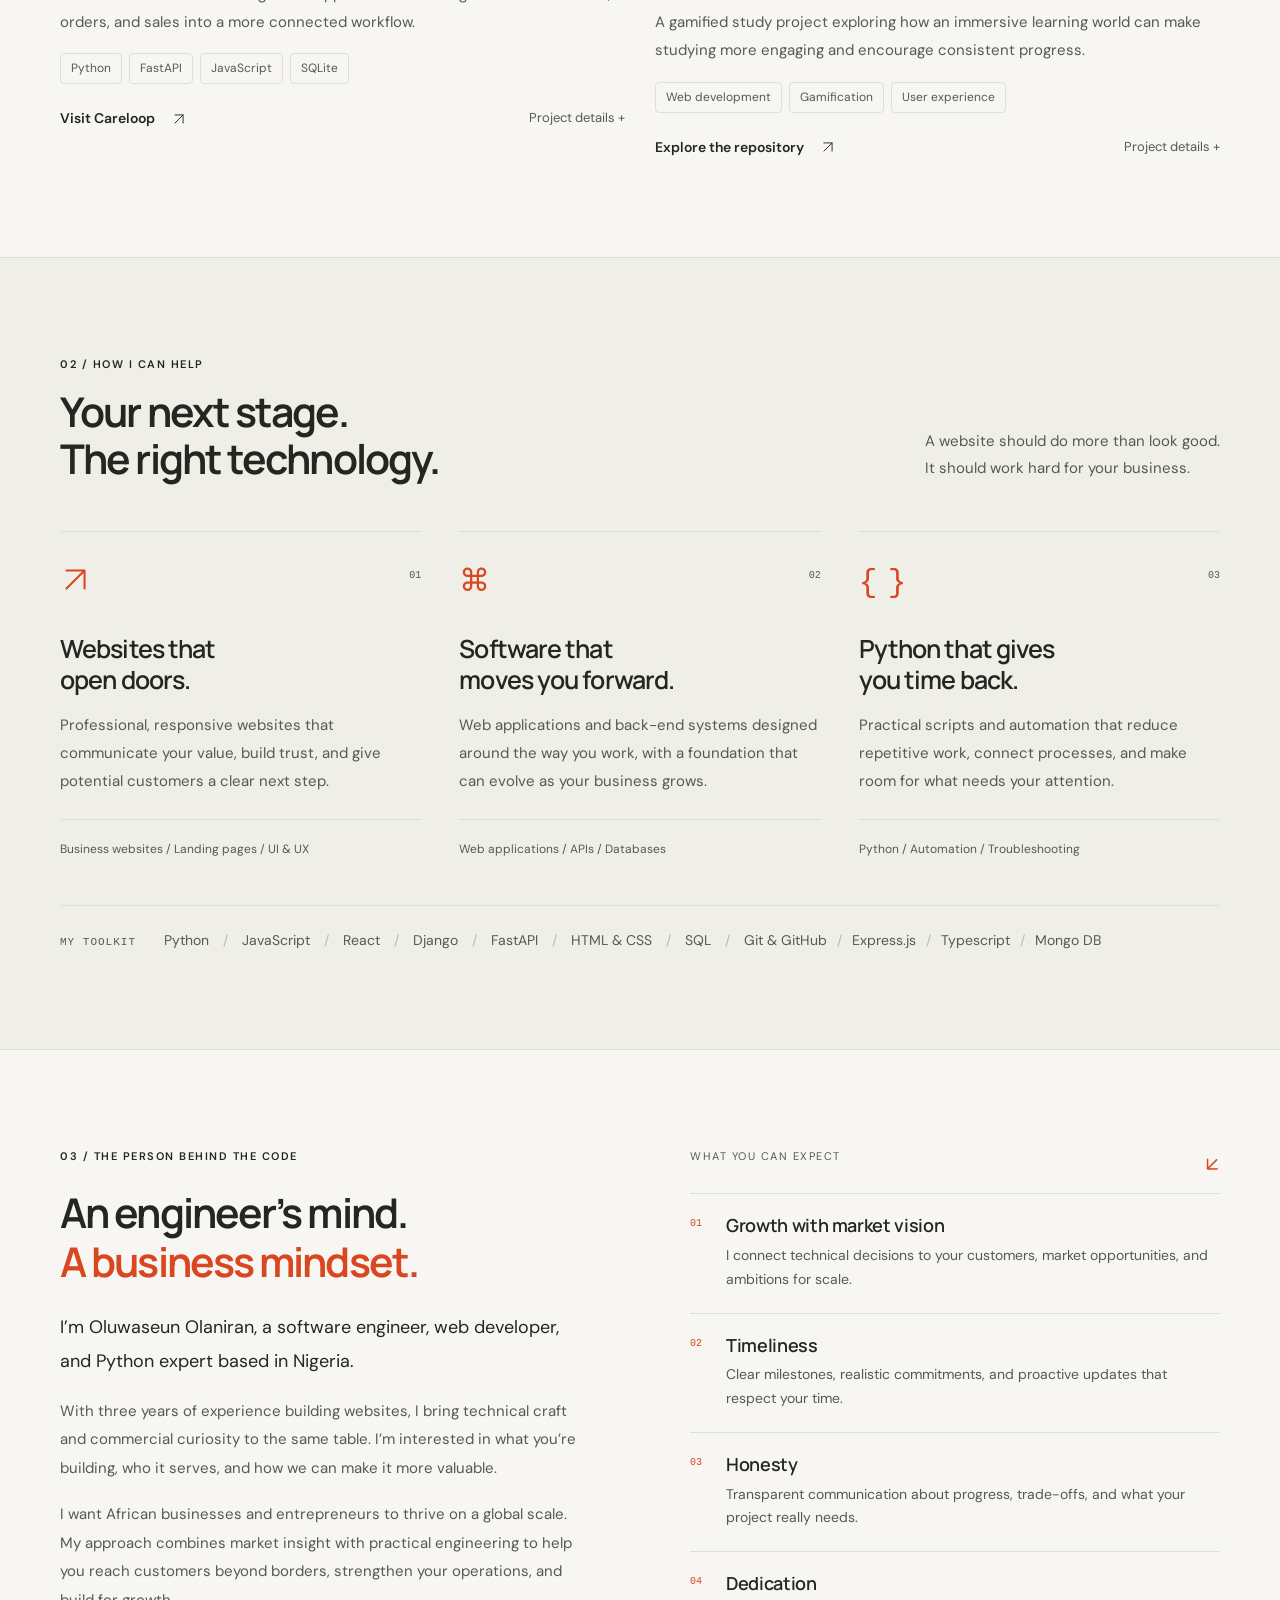
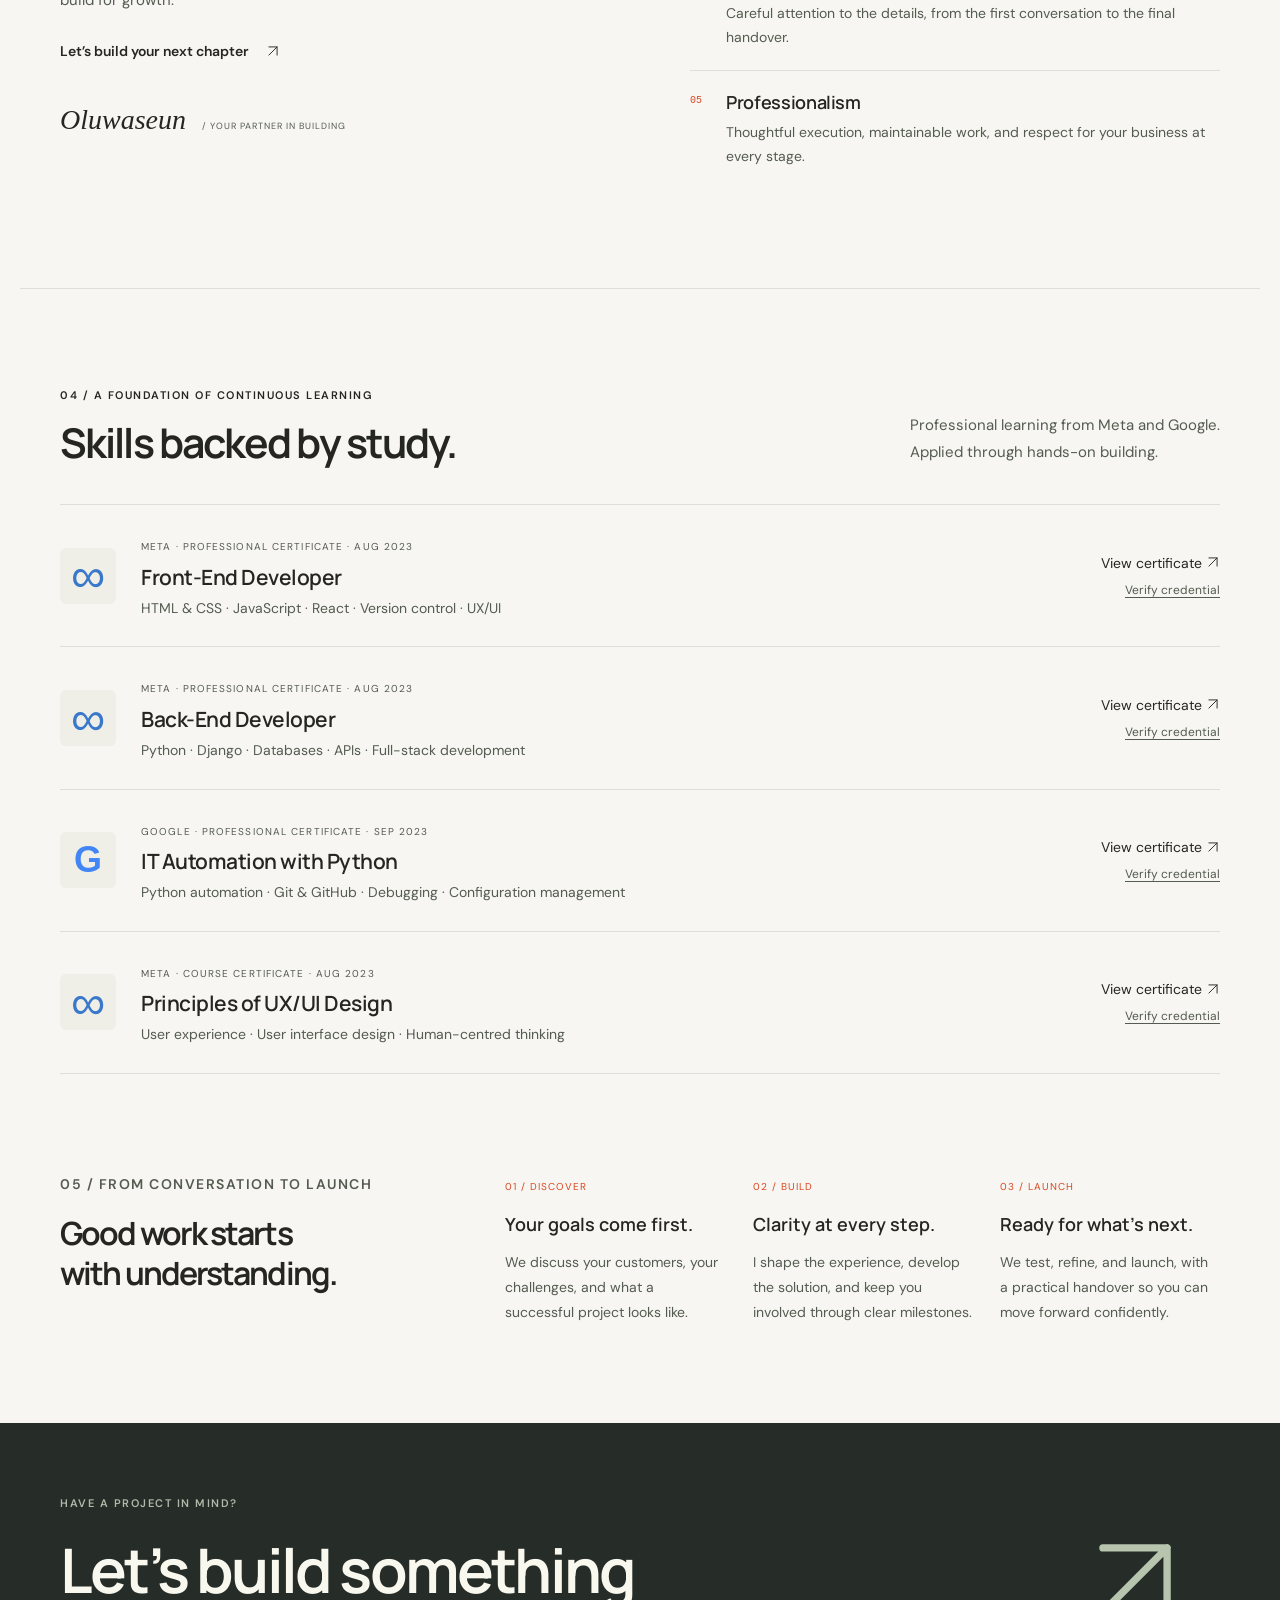
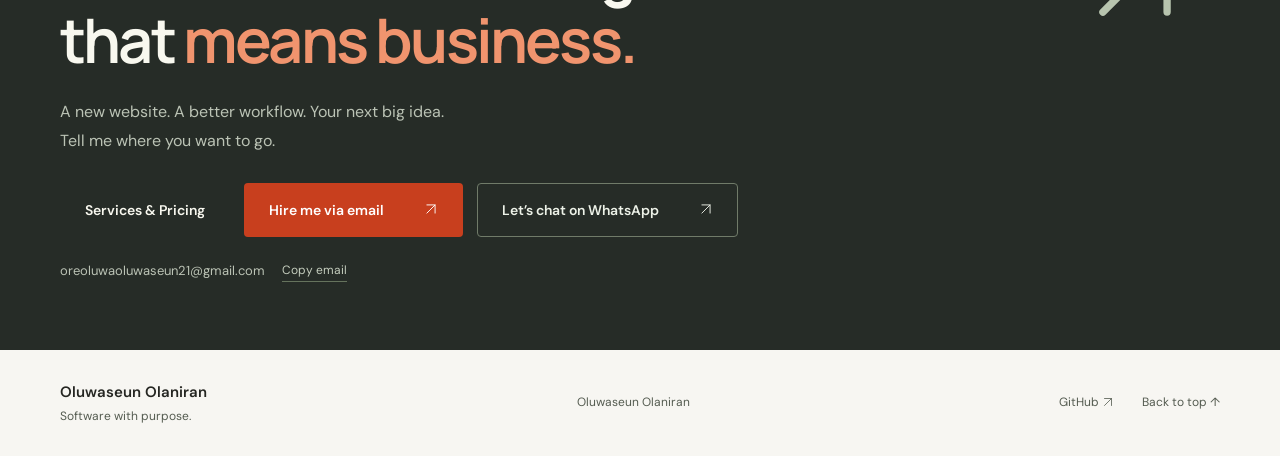
==== commit 7977ca1f: "Connect CV and draft service pricing" ====
--- a/index.html
+++ b/index.html
@@ -3,15 +3,15 @@
 <head>
   <meta charset="utf-8"><meta name="viewport" content="width=device-width, initial-scale=1">
   <title>Oluwaseun Olaniran — Software Engineer & Web Developer</title>
-  <meta name="description" content="Oluwaseun Olaniran is a software engineer, web developer and Python expert with three years of building websites. Thoughtful digital experiences built for business growth.">
+  <meta name="description" content="Oluwaseun Olaniran is a software engineer, web developer and Python expert with three years of building websites. Helping African businesses and entrepreneurs compete globally through websites and software.">
   <meta name="theme-color" content="#f7f6f2"><meta property="og:title" content="Oluwaseun Olaniran — Built for your next stage."><meta property="og:description" content="Business-focused websites, software and Python automation. Explore Careloop, StudyRPG and my work."><meta property="og:type" content="website">
   <link rel="icon" href="assets/favicon.svg" type="image/svg+xml"><script src="theme.js"></script><link rel="stylesheet" href="styles.css"><script src="script.js" defer></script>
 </head>
 <body>
 <a class="skip" href="#main">Skip to content</a>
-<header class="header"><a class="brand" href="#" aria-label="Oluwaseun home"><span class="brand-symbol">o<span>.</span></span><span>OLUWASEUN<br><small>OLANIRAN</small></span></a><nav aria-label="Main navigation" id="navigation"><a href="#work">Selected work</a><a href="#expertise">Expertise</a><a href="#about">About me</a><a href="#credentials">Credentials</a></nav><button class="theme-toggle" id="theme-toggle" type="button" aria-label="Switch to dark mode" aria-pressed="false"><svg class="theme-moon" viewBox="0 0 24 24" aria-hidden="true"><path d="M20.6 14A9 9 0 0 1 10 3.4 9 9 0 1 0 20.6 14Z"/></svg><svg class="theme-sun" viewBox="0 0 24 24" aria-hidden="true"><circle cx="12" cy="12" r="4"/><path d="M12 2v2m0 16v2M2 12h2m16 0h2M5 5l1.5 1.5m11 11L19 19M5 19l1.5-1.5m11-11L19 5"/></svg></button><a class="nav-cta" href="#contact">Let’s talk <span><svg class="arrow-icon" viewBox="0 0 24 24" aria-hidden="true"><path d="M5 19 19 5M5 5h14v14"/></svg></span></a><button class="menu-toggle" aria-label="Open navigation" aria-controls="navigation" aria-expanded="false">☰</button></header>
+<header class="header"><a class="brand" href="#" aria-label="Oluwaseun home"><span class="brand-symbol">o<span>.</span></span><span>OLUWASEUN<br><small>OLANIRAN</small></span></a><nav aria-label="Main navigation" id="navigation"><a href="#work">Selected work</a><a href="#expertise">Expertise</a><a href="#about">About me</a><a href="#credentials">Credentials</a><a href="services.html">Services</a></nav><button class="theme-toggle" id="theme-toggle" type="button" aria-label="Switch to dark mode" aria-pressed="false"><svg class="theme-moon" viewBox="0 0 24 24" aria-hidden="true"><path d="M20.6 14A9 9 0 0 1 10 3.4 9 9 0 1 0 20.6 14Z"/></svg><svg class="theme-sun" viewBox="0 0 24 24" aria-hidden="true"><circle cx="12" cy="12" r="4"/><path d="M12 2v2m0 16v2M2 12h2m16 0h2M5 5l1.5 1.5m11 11L19 19M5 19l1.5-1.5m11-11L19 5"/></svg></button><a class="nav-cta" href="#contact">Let’s talk <span><svg class="arrow-icon" viewBox="0 0 24 24" aria-hidden="true"><path d="M5 19 19 5M5 5h14v14"/></svg></span></a><button class="menu-toggle" aria-label="Open navigation" aria-controls="navigation" aria-expanded="false">☰</button></header>
 <main id="main">
-<section class="hero wrap" aria-labelledby="hero-title"><div class="hero-copy"><div class="eyebrow"><span class="status-dot"></span> SOFTWARE ENGINEER · WEB DEVELOPER · PYTHON EXPERT</div><h1 id="hero-title">Good code.<br>Better business.<br><span>Real possibility.</span></h1><p>I turn business ideas into thoughtful websites and software that help you reach more customers, work smarter, and grow with confidence.</p><div class="hero-actions"><a class="button primary" href="mailto:oreoluwaoluwaseun21@gmail.com?subject=Let%E2%80%99s%20build%20something%20for%20my%20business">Hire me <span><svg class="arrow-icon" viewBox="0 0 24 24" aria-hidden="true"><path d="M5 19 19 5M5 5h14v14"/></svg></span></a><a class="text-link" href="#work">Explore my work <span>↓</span></a></div><div class="hero-note"><span class="small-line"></span> YOUR GOALS. MY CRAFT. A SHARED AMBITION.</div></div>
+<section class="hero wrap" aria-labelledby="hero-title"><div class="hero-copy"><div class="eyebrow"><span class="status-dot"></span> SOFTWARE ENGINEER · WEB DEVELOPER · PYTHON EXPERT</div><h1 id="hero-title">Good code.<br>Better business.<br><span>Real possibility.</span></h1><p>My mission is to help African businesses and entrepreneurs compete globally. I build websites and software that expand your reach, connect you with more customers, and support your growth.</p><div class="hero-actions"><a class="button" href="assets/downloads/oluwaseun-cv.pdf" download>Download CV</a><a class="button primary" href="mailto:oreoluwaoluwaseun21@gmail.com?subject=Let%E2%80%99s%20build%20something%20for%20my%20business">Hire me <span><svg class="arrow-icon" viewBox="0 0 24 24" aria-hidden="true"><path d="M5 19 19 5M5 5h14v14"/></svg></span></a><a class="text-link" href="#work">Explore my work <span>↓</span></a></div><div class="hero-note"><span class="small-line"></span> YOUR GOALS. MY CRAFT. A SHARED AMBITION.</div></div>
 <div class="hero-visual" aria-label="Illustration of an idea becoming a digital experience"><div class="visual-grid"></div><div class="visual-caption">FROM IDEA TO IMPACT <span>01 — 03</span></div><div class="idea-tag"><span>✳︎</span> Built around your business</div><div class="code-window"><div class="window-header"><div class="dots"><i></i><i></i><i></i></div><span>possibility.py</span><span><svg class="arrow-icon" viewBox="0 0 24 24" aria-hidden="true"><path d="M5 19 19 5M5 5h14v14"/></svg></span></div><pre><span class="muted-code"># A better way forward</span>
 <span class="code-purple">def</span> <span class="code-blue">build_for_growth</span>(idea):
     experience = <span class="code-orange">design</span>(idea)
@@ -23,7 +23,7 @@
 <article class="project"><a class="project-preview screenshot-preview study-preview" href="assets/projects/studyrpg.png" target="_blank" rel="noopener" aria-label="View full screenshot: StudyRPG landing page"><img src="assets/projects/studyrpg.png" alt="StudyRPG landing page" width="1366" height="768" loading="lazy"><span class="screenshot-caption">StudyRPG landing page<span>View full image <svg class="arrow-icon" viewBox="0 0 24 24" aria-hidden="true"><path d="M5 19 19 5M5 5h14v14"/></svg></span></span></a><div class="project-meta"><div><h3>StudyRPG <span><svg class="arrow-icon" viewBox="0 0 24 24" aria-hidden="true"><path d="M5 19 19 5M5 5h14v14"/></svg></span></h3><p>Making the learning journey feel like an adventure.</p></div><span class="project-type">LEARNING EXPERIENCE</span></div><p class="project-description">A gamified study project exploring how an immersive learning world can make studying more engaging and encourage consistent progress.</p><div class="tags"><span>Web development</span><span>Gamification</span><span>User experience</span></div><div class="project-links"><a class="text-link" href="https://github.com/Lyzus243/Studyrpg2" target="_blank" rel="noopener noreferrer">Explore the repository <svg class="arrow-icon" viewBox="0 0 24 24" aria-hidden="true"><path d="M5 19 19 5M5 5h14v14"/></svg></a><button class="plain-link" data-project="studyrpg">Project details +</button></div></article>
 </div></section>
 <section id="expertise" class="expertise-section"><div class="wrap section"><div class="section-top"><div><p class="eyebrow">02 / HOW I CAN HELP</p><h2>Your next stage.<br>The right technology.</h2></div><p>A website should do more than look good.<br>It should work hard for your business.</p></div><div class="services"><article><span class="service-icon"><svg class="arrow-icon" viewBox="0 0 24 24" aria-hidden="true"><path d="M5 19 19 5M5 5h14v14"/></svg></span><span class="service-number">01</span><h3>Websites that <br>open doors.</h3><p>Professional, responsive websites that communicate your value, build trust, and give potential customers a clear next step.</p><div class="service-tags">Business websites / Landing pages / UI & UX</div></article><article><span class="service-icon">⌘</span><span class="service-number">02</span><h3>Software that <br>moves you forward.</h3><p>Web applications and back-end systems designed around the way you work, with a foundation that can evolve as your business grows.</p><div class="service-tags">Web applications / APIs / Databases</div></article><article><span class="service-icon">{ }</span><span class="service-number">03</span><h3>Python that gives <br>you time back.</h3><p>Practical scripts and automation that reduce repetitive work, connect processes, and make room for what needs your attention.</p><div class="service-tags">Python / Automation / Troubleshooting</div></article></div><div class="stack"><span>MY TOOLKIT</span><p>Python <i>/</i> JavaScript <i>/</i> React <i>/</i> Django <i>/</i> FastAPI <i>/</i> HTML & CSS <i>/</i> SQL <i>/</i> Git & GitHub<i>/</i>Express.js<i>/</i>Typescript<i>/</i>Mongo DB</p></div></div></section>
-<section id="about" class="section wrap about"><div class="about-intro"><p class="eyebrow">03 / THE PERSON BEHIND THE CODE</p><h2>An engineer’s mind.<br><span>A business mindset.</span></h2><p class="about-lead">I’m Oluwaseun Olaniran, a software engineer, web developer, and Python expert based in Nigeria.</p><p>With three years of experience building websites, I bring technical craft and commercial curiosity to the same table. I’m interested in what you’re building, who it serves, and how we can make it more valuable.</p><p>My approach combines the ambition of an expander, the discipline of a scaler, and the curiosity of a market maker: reach new people, build for growth, and find better ways to serve your market.</p><a class="text-link" href="#contact">Let’s build your next chapter <svg class="arrow-icon" viewBox="0 0 24 24" aria-hidden="true"><path d="M5 19 19 5M5 5h14v14"/></svg></a><div class="signature">Oluwaseun<span> / YOUR PARTNER IN BUILDING</span></div></div><div class="values"><div class="values-title">WHAT YOU CAN EXPECT <span>↙</span></div><article><span>01</span><div><h3>Growth with market vision</h3><p>I connect technical decisions to your customers, market opportunities, and ambitions for scale.</p></div></article><article><span>02</span><div><h3>Timeliness</h3><p>Clear milestones, realistic commitments, and proactive updates that respect your time.</p></div></article><article><span>03</span><div><h3>Honesty</h3><p>Transparent communication about progress, trade-offs, and what your project really needs.</p></div></article><article><span>04</span><div><h3>Dedication</h3><p>Careful attention to the details, from the first conversation to the final handover.</p></div></article><article><span>05</span><div><h3>Professionalism</h3><p>Thoughtful execution, maintainable work, and respect for your business at every stage.</p></div></article></div></section>
+<section id="about" class="section wrap about"><div class="about-intro"><p class="eyebrow">03 / THE PERSON BEHIND THE CODE</p><h2>An engineer’s mind.<br><span>A business mindset.</span></h2><p class="about-lead">I’m Oluwaseun Olaniran, a software engineer, web developer, and Python expert based in Nigeria.</p><p>With three years of experience building websites, I bring technical craft and commercial curiosity to the same table. I’m interested in what you’re building, who it serves, and how we can make it more valuable.</p><p>I want African businesses and entrepreneurs to thrive on a global scale. My approach combines market insight with practical engineering to help you reach customers beyond borders, strengthen your operations, and build for growth.</p><a class="text-link" href="#contact">Let’s build your next chapter <svg class="arrow-icon" viewBox="0 0 24 24" aria-hidden="true"><path d="M5 19 19 5M5 5h14v14"/></svg></a><div class="signature">Oluwaseun<span> / YOUR PARTNER IN BUILDING</span></div></div><div class="values"><div class="values-title">WHAT YOU CAN EXPECT <span>↙</span></div><article><span>01</span><div><h3>Growth with market vision</h3><p>I connect technical decisions to your customers, market opportunities, and ambitions for scale.</p></div></article><article><span>02</span><div><h3>Timeliness</h3><p>Clear milestones, realistic commitments, and proactive updates that respect your time.</p></div></article><article><span>03</span><div><h3>Honesty</h3><p>Transparent communication about progress, trade-offs, and what your project really needs.</p></div></article><article><span>04</span><div><h3>Dedication</h3><p>Careful attention to the details, from the first conversation to the final handover.</p></div></article><article><span>05</span><div><h3>Professionalism</h3><p>Thoughtful execution, maintainable work, and respect for your business at every stage.</p></div></article></div></section>
 <section id="credentials" class="section credentials wrap"><div class="section-top"><div><p class="eyebrow">04 / A FOUNDATION OF CONTINUOUS LEARNING</p><h2>Skills backed by study.</h2></div><p>Professional learning from Meta and Google.<br>Applied through hands-on building.</p></div><div class="credential-list">
 <article><div class="issuer meta">∞</div><div class="credential-info"><span>META · PROFESSIONAL CERTIFICATE · AUG 2023</span><h3>Front-End Developer</h3><p>HTML & CSS · JavaScript · React · Version control · UX/UI</p></div><div class="credential-actions"><a href="assets/certificates/meta-front-end.pdf" target="_blank" rel="noopener">View certificate <svg class="arrow-icon" viewBox="0 0 24 24" aria-hidden="true"><path d="M5 19 19 5M5 5h14v14"/></svg></a><a href="https://coursera.org/verify/professional-cert/6UT4HTEF4RXG" target="_blank" rel="noopener">Verify credential</a></div></article>
 <article><div class="issuer meta">∞</div><div class="credential-info"><span>META · PROFESSIONAL CERTIFICATE · AUG 2023</span><h3>Back-End Developer</h3><p>Python · Django · Databases · APIs · Full-stack development</p></div><div class="credential-actions"><a href="assets/certificates/meta-back-end.pdf" target="_blank" rel="noopener">View certificate <svg class="arrow-icon" viewBox="0 0 24 24" aria-hidden="true"><path d="M5 19 19 5M5 5h14v14"/></svg></a><a href="https://coursera.org/verify/professional-cert/XMKRB5Y4R995" target="_blank" rel="noopener">Verify credential</a></div></article>
@@ -31,7 +31,7 @@
 <article><div class="issuer meta">∞</div><div class="credential-info"><span>META · COURSE CERTIFICATE · AUG 2023</span><h3>Principles of UX/UI Design</h3><p>User experience · User interface design · Human-centred thinking</p></div><div class="credential-actions"><a href="assets/certificates/meta-ux-ui.pdf" target="_blank" rel="noopener">View certificate <svg class="arrow-icon" viewBox="0 0 24 24" aria-hidden="true"><path d="M5 19 19 5M5 5h14v14"/></svg></a><a href="https://coursera.org/verify/ZCCSWJSNU2BD" target="_blank" rel="noopener">Verify credential</a></div></article>
 </div></section>
 <section class="process wrap section"><div><p class="eyebrow">05 / FROM CONVERSATION TO LAUNCH</p><h2>Good work starts<br>with understanding.</h2></div><ol><li><span>01 / DISCOVER</span><h3>Your goals come first.</h3><p>We discuss your customers, your challenges, and what a successful project looks like.</p></li><li><span>02 / BUILD</span><h3>Clarity at every step.</h3><p>I shape the experience, develop the solution, and keep you involved through clear milestones.</p></li><li><span>03 / LAUNCH</span><h3>Ready for what’s next.</h3><p>We test, refine, and launch, with a practical handover so you can move forward confidently.</p></li></ol></section>
-<section id="contact" class="contact"><div class="wrap contact-inner"><div><p class="eyebrow">HAVE A PROJECT IN MIND?</p><h2>Let’s build something<br>that <em>means business.</em><span><svg class="arrow-icon" viewBox="0 0 24 24" aria-hidden="true"><path d="M5 19 19 5M5 5h14v14"/></svg></span></h2><p>A new website. A better workflow. Your next big idea.<br>Tell me where you want to go.</p><div class="contact-actions"><a class="button primary" href="mailto:oreoluwaoluwaseun21@gmail.com?subject=Project%20enquiry%20%E2%80%94%20Let%E2%80%99s%20work%20together&body=Hi%20Oluwaseun%2C%0A%0AI%27d%20like%20to%20discuss%20a%20project.%0A%0ABusiness%20name%3A%0AWhat%20I%20need%3A%0AIdeal%20timeline%3A%0A%0AThank%20you!">Hire me via email <span><svg class="arrow-icon" viewBox="0 0 24 24" aria-hidden="true"><path d="M5 19 19 5M5 5h14v14"/></svg></span></a><a class="button whatsapp" href="https://wa.me/2348165818094?text=Hi%20Oluwaseun%2C%20I%20saw%20your%20portfolio%20and%20would%20like%20to%20discuss%20a%20project%20for%20my%20business." target="_blank" rel="noopener noreferrer">Let’s chat on WhatsApp <span><svg class="arrow-icon" viewBox="0 0 24 24" aria-hidden="true"><path d="M5 19 19 5M5 5h14v14"/></svg></span></a></div><div class="email-row"><a href="mailto:oreoluwaoluwaseun21@gmail.com">oreoluwaoluwaseun21@gmail.com</a><button id="copy-email" aria-label="Copy email address">Copy email</button><span id="copy-status" role="status"></span></div></div></div></section>
+<section id="contact" class="contact"><div class="wrap contact-inner"><div><p class="eyebrow">HAVE A PROJECT IN MIND?</p><h2>Let’s build something<br>that <em>means business.</em><span><svg class="arrow-icon" viewBox="0 0 24 24" aria-hidden="true"><path d="M5 19 19 5M5 5h14v14"/></svg></span></h2><p>A new website. A better workflow. Your next big idea.<br>Tell me where you want to go.</p><div class="contact-actions"><a class="button" href="services.html">Services &amp; Pricing</a><a class="button primary" href="mailto:oreoluwaoluwaseun21@gmail.com?subject=Project%20enquiry%20%E2%80%94%20Let%E2%80%99s%20work%20together&body=Hi%20Oluwaseun%2C%0A%0AI%27d%20like%20to%20discuss%20a%20project.%0A%0ABusiness%20name%3A%0AWhat%20I%20need%3A%0AIdeal%20timeline%3A%0A%0AThank%20you!">Hire me via email <span><svg class="arrow-icon" viewBox="0 0 24 24" aria-hidden="true"><path d="M5 19 19 5M5 5h14v14"/></svg></span></a><a class="button whatsapp" href="https://wa.me/2348165818094?text=Hi%20Oluwaseun%2C%20I%20saw%20your%20portfolio%20and%20would%20like%20to%20discuss%20a%20project%20for%20my%20business." target="_blank" rel="noopener noreferrer">Let’s chat on WhatsApp <span><svg class="arrow-icon" viewBox="0 0 24 24" aria-hidden="true"><path d="M5 19 19 5M5 5h14v14"/></svg></span></a></div><div class="email-row"><a href="mailto:oreoluwaoluwaseun21@gmail.com">oreoluwaoluwaseun21@gmail.com</a><button id="copy-email" aria-label="Copy email address">Copy email</button><span id="copy-status" role="status"></span></div></div></div></section>
 </main><footer class="footer wrap"><a class="footer-brand" href="#">Oluwaseun Olaniran<span>Software with purpose.</span></a><span> <span ></span> Oluwaseun Olaniran</span><div><a href="https://github.com/Lyzus243" target="_blank" rel="noopener noreferrer">GitHub <svg class="arrow-icon" viewBox="0 0 24 24" aria-hidden="true"><path d="M5 19 19 5M5 5h14v14"/></svg></a><a href="#">Back to top ↑</a></div></footer>
 <dialog id="project-dialog" aria-labelledby="dialog-title"><button class="dialog-close" aria-label="Close project details">×</button><p class="eyebrow" id="dialog-eyebrow"></p><h2 id="dialog-title"></h2><div id="dialog-body"></div><a class="button primary" id="dialog-link" target="_blank" rel="noopener noreferrer"></a></dialog>
 </body></html>
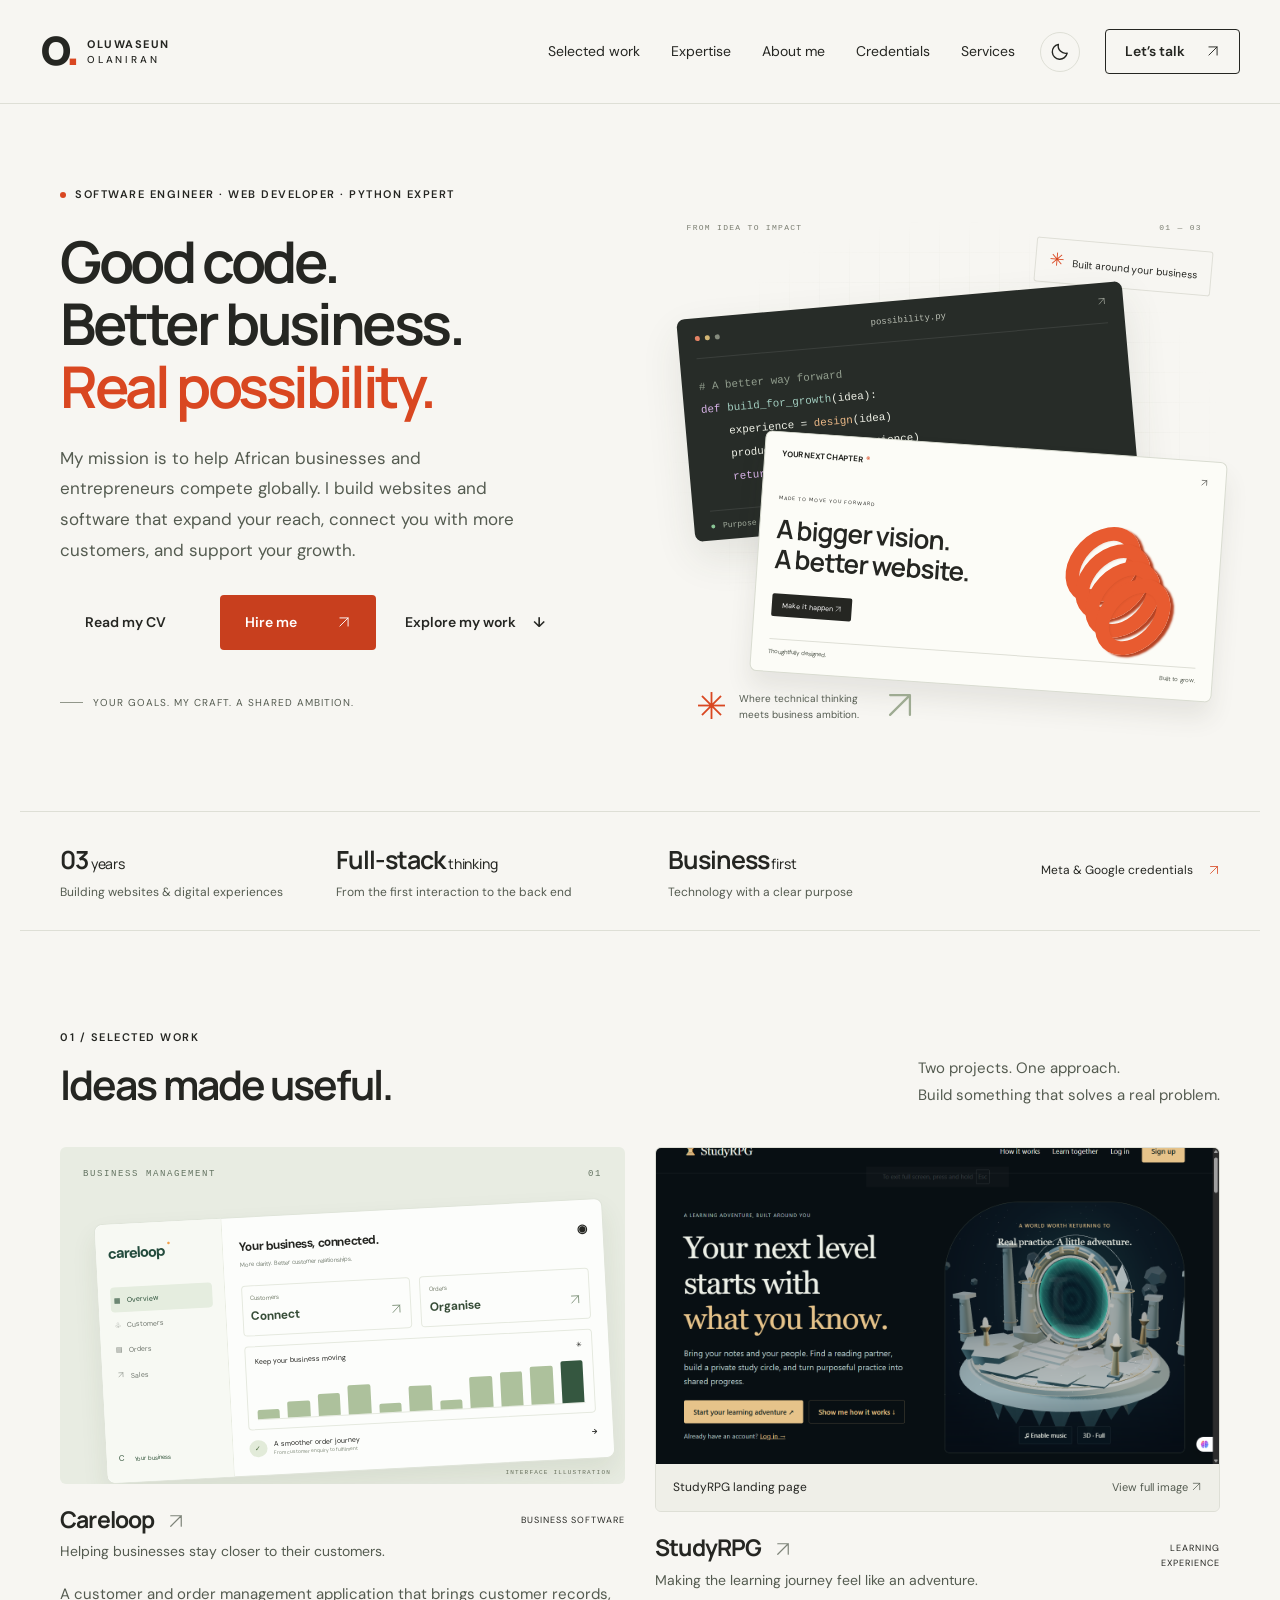
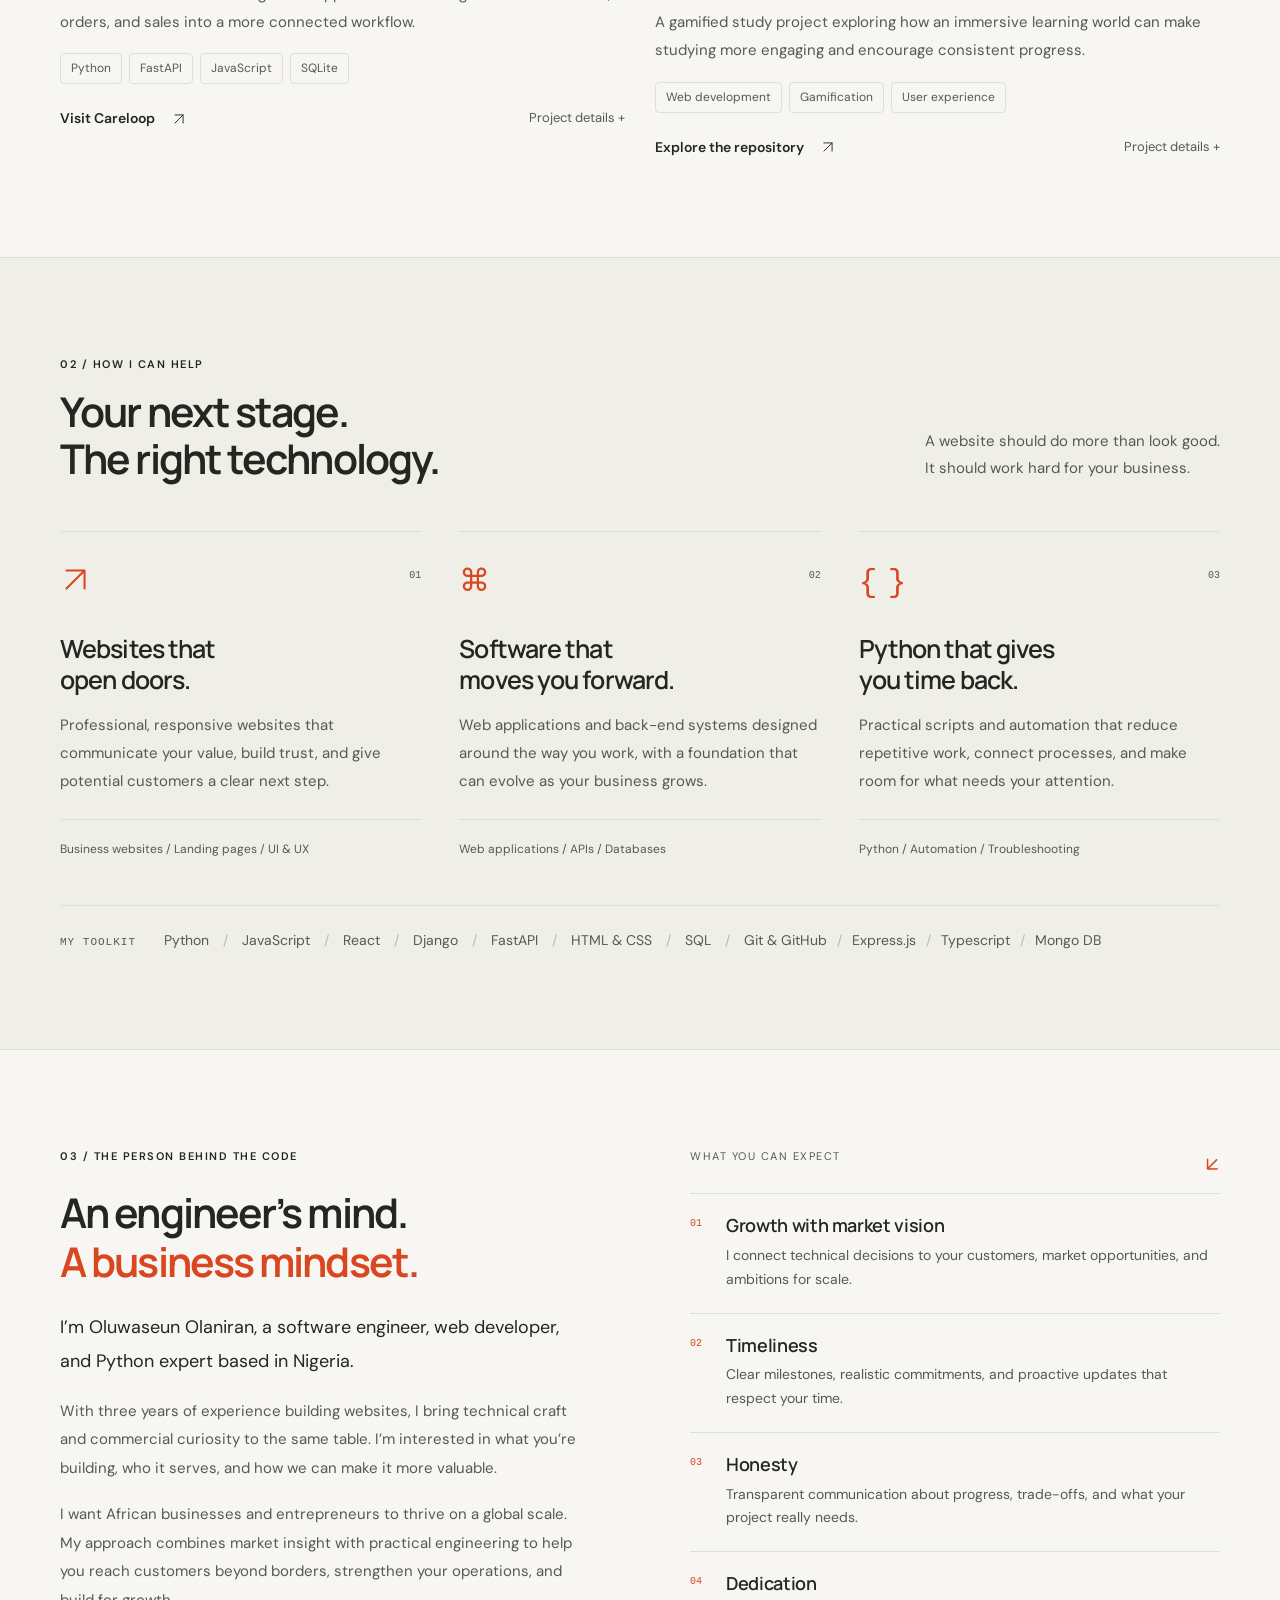
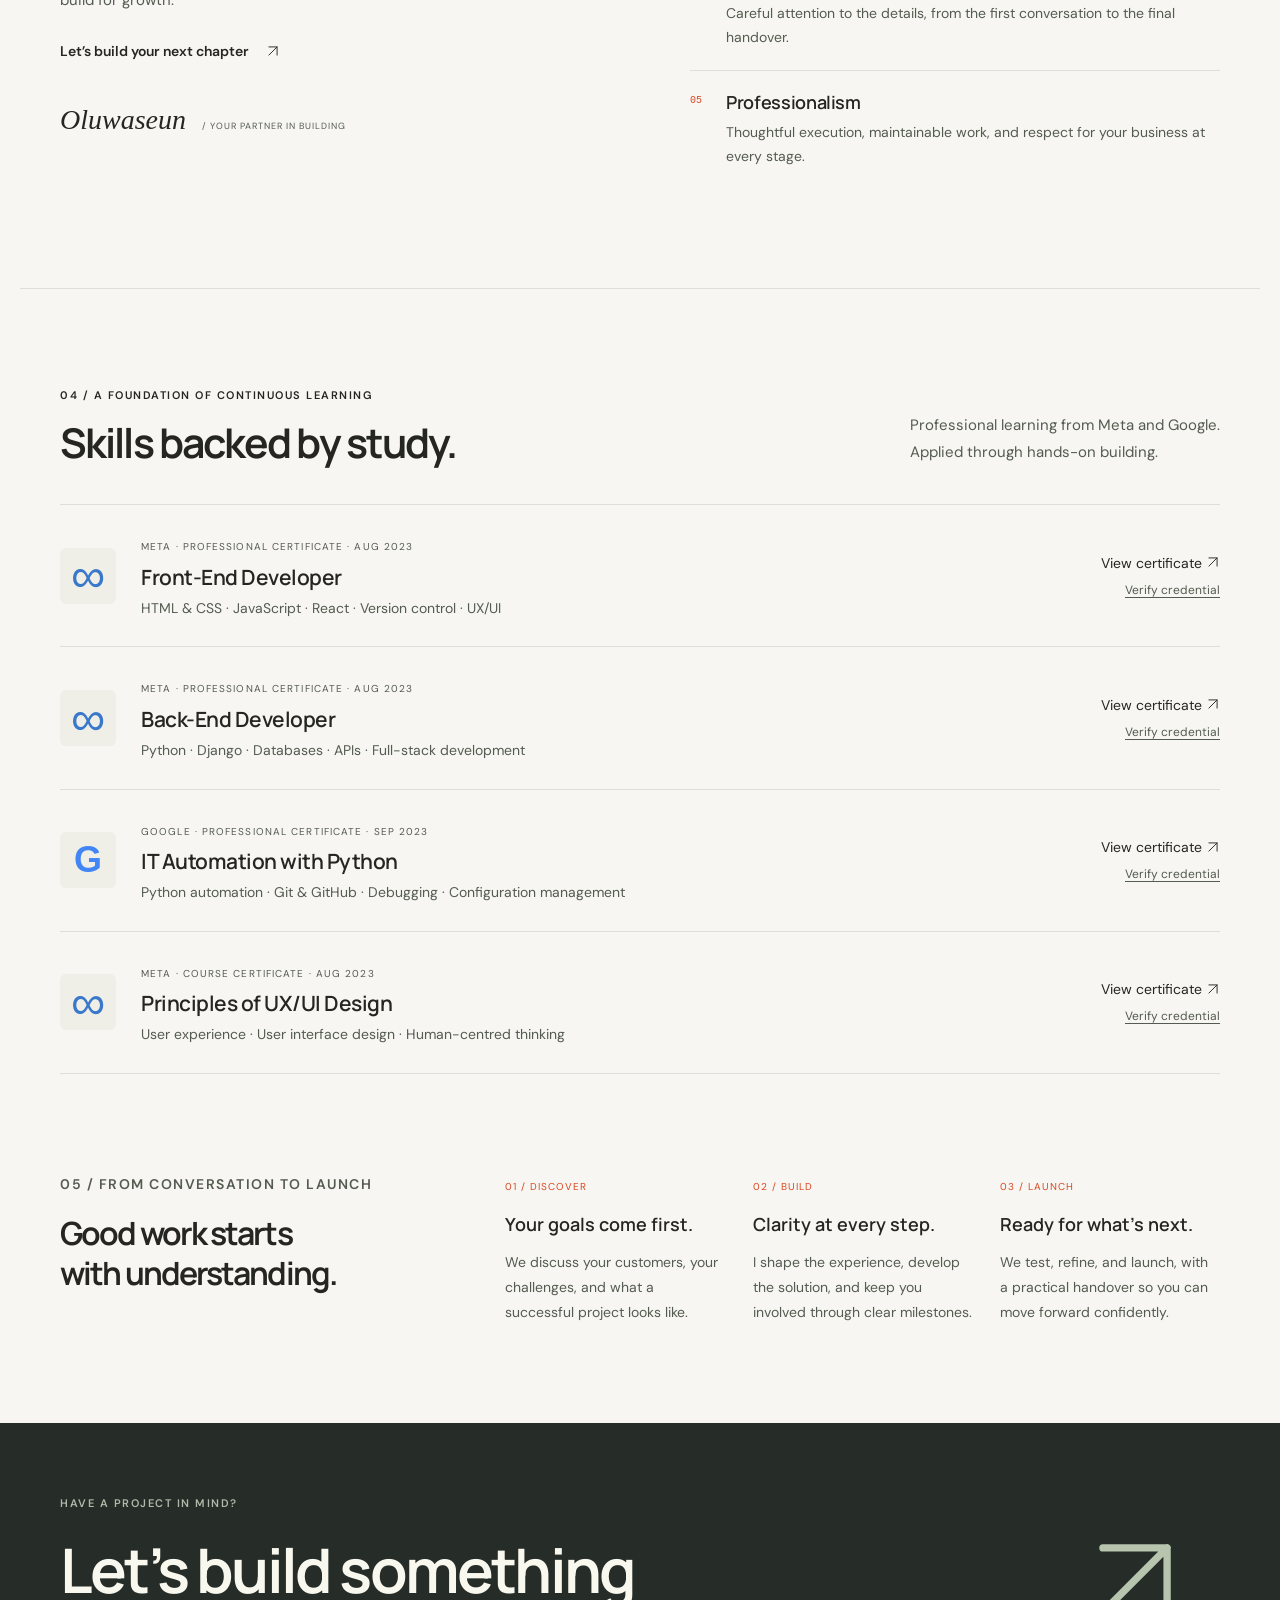
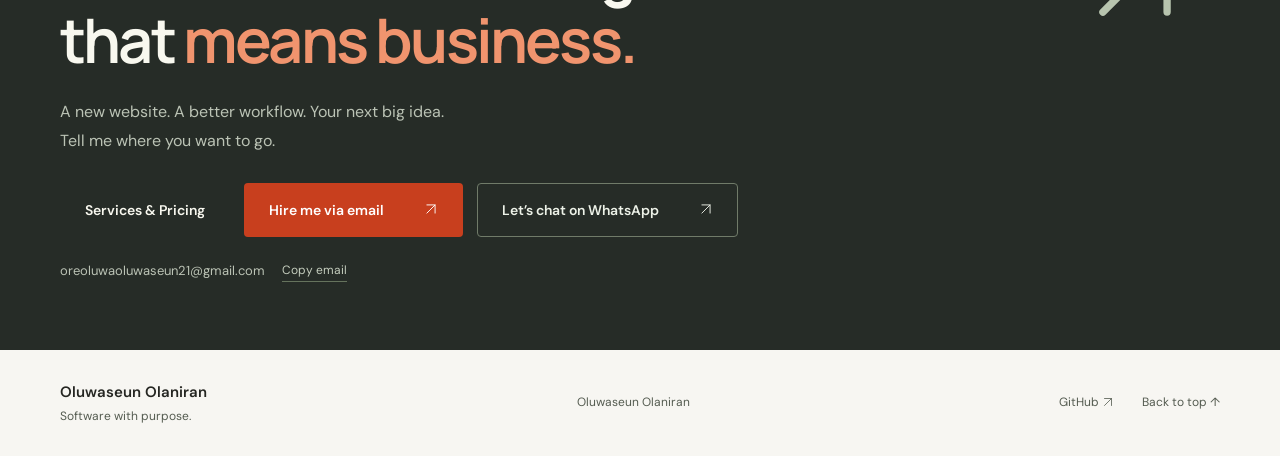
==== commit b4ac1d9d: "Improve CV readability and complete GIIT internship" ====
--- a/index.html
+++ b/index.html
@@ -11,7 +11,7 @@
 <a class="skip" href="#main">Skip to content</a>
 <header class="header"><a class="brand" href="#" aria-label="Oluwaseun home"><span class="brand-symbol">o<span>.</span></span><span>OLUWASEUN<br><small>OLANIRAN</small></span></a><nav aria-label="Main navigation" id="navigation"><a href="#work">Selected work</a><a href="#expertise">Expertise</a><a href="#about">About me</a><a href="#credentials">Credentials</a><a href="services.html">Services</a></nav><button class="theme-toggle" id="theme-toggle" type="button" aria-label="Switch to dark mode" aria-pressed="false"><svg class="theme-moon" viewBox="0 0 24 24" aria-hidden="true"><path d="M20.6 14A9 9 0 0 1 10 3.4 9 9 0 1 0 20.6 14Z"/></svg><svg class="theme-sun" viewBox="0 0 24 24" aria-hidden="true"><circle cx="12" cy="12" r="4"/><path d="M12 2v2m0 16v2M2 12h2m16 0h2M5 5l1.5 1.5m11 11L19 19M5 19l1.5-1.5m11-11L19 5"/></svg></button><a class="nav-cta" href="#contact">Let’s talk <span><svg class="arrow-icon" viewBox="0 0 24 24" aria-hidden="true"><path d="M5 19 19 5M5 5h14v14"/></svg></span></a><button class="menu-toggle" aria-label="Open navigation" aria-controls="navigation" aria-expanded="false">☰</button></header>
 <main id="main">
-<section class="hero wrap" aria-labelledby="hero-title"><div class="hero-copy"><div class="eyebrow"><span class="status-dot"></span> SOFTWARE ENGINEER · WEB DEVELOPER · PYTHON EXPERT</div><h1 id="hero-title">Good code.<br>Better business.<br><span>Real possibility.</span></h1><p>My mission is to help African businesses and entrepreneurs compete globally. I build websites and software that expand your reach, connect you with more customers, and support your growth.</p><div class="hero-actions"><a class="button" href="assets/downloads/oluwaseun-cv.pdf" download>Download CV</a><a class="button primary" href="mailto:oreoluwaoluwaseun21@gmail.com?subject=Let%E2%80%99s%20build%20something%20for%20my%20business">Hire me <span><svg class="arrow-icon" viewBox="0 0 24 24" aria-hidden="true"><path d="M5 19 19 5M5 5h14v14"/></svg></span></a><a class="text-link" href="#work">Explore my work <span>↓</span></a></div><div class="hero-note"><span class="small-line"></span> YOUR GOALS. MY CRAFT. A SHARED AMBITION.</div></div>
+<section class="hero wrap" aria-labelledby="hero-title"><div class="hero-copy"><div class="eyebrow"><span class="status-dot"></span> SOFTWARE ENGINEER · WEB DEVELOPER · PYTHON EXPERT</div><h1 id="hero-title">Good code.<br>Better business.<br><span>Real possibility.</span></h1><p>My mission is to help African businesses and entrepreneurs compete globally. I build websites and software that expand your reach, connect you with more customers, and support your growth.</p><div class="hero-actions"><a class="button" href="cv.html">Read my CV</a><a class="button primary" href="mailto:oreoluwaoluwaseun21@gmail.com?subject=Let%E2%80%99s%20build%20something%20for%20my%20business">Hire me <span><svg class="arrow-icon" viewBox="0 0 24 24" aria-hidden="true"><path d="M5 19 19 5M5 5h14v14"/></svg></span></a><a class="text-link" href="#work">Explore my work <span>↓</span></a></div><div class="hero-note"><span class="small-line"></span> YOUR GOALS. MY CRAFT. A SHARED AMBITION.</div></div>
 <div class="hero-visual" aria-label="Illustration of an idea becoming a digital experience"><div class="visual-grid"></div><div class="visual-caption">FROM IDEA TO IMPACT <span>01 — 03</span></div><div class="idea-tag"><span>✳︎</span> Built around your business</div><div class="code-window"><div class="window-header"><div class="dots"><i></i><i></i><i></i></div><span>possibility.py</span><span><svg class="arrow-icon" viewBox="0 0 24 24" aria-hidden="true"><path d="M5 19 19 5M5 5h14v14"/></svg></span></div><pre><span class="muted-code"># A better way forward</span>
 <span class="code-purple">def</span> <span class="code-blue">build_for_growth</span>(idea):
     experience = <span class="code-orange">design</span>(idea)
